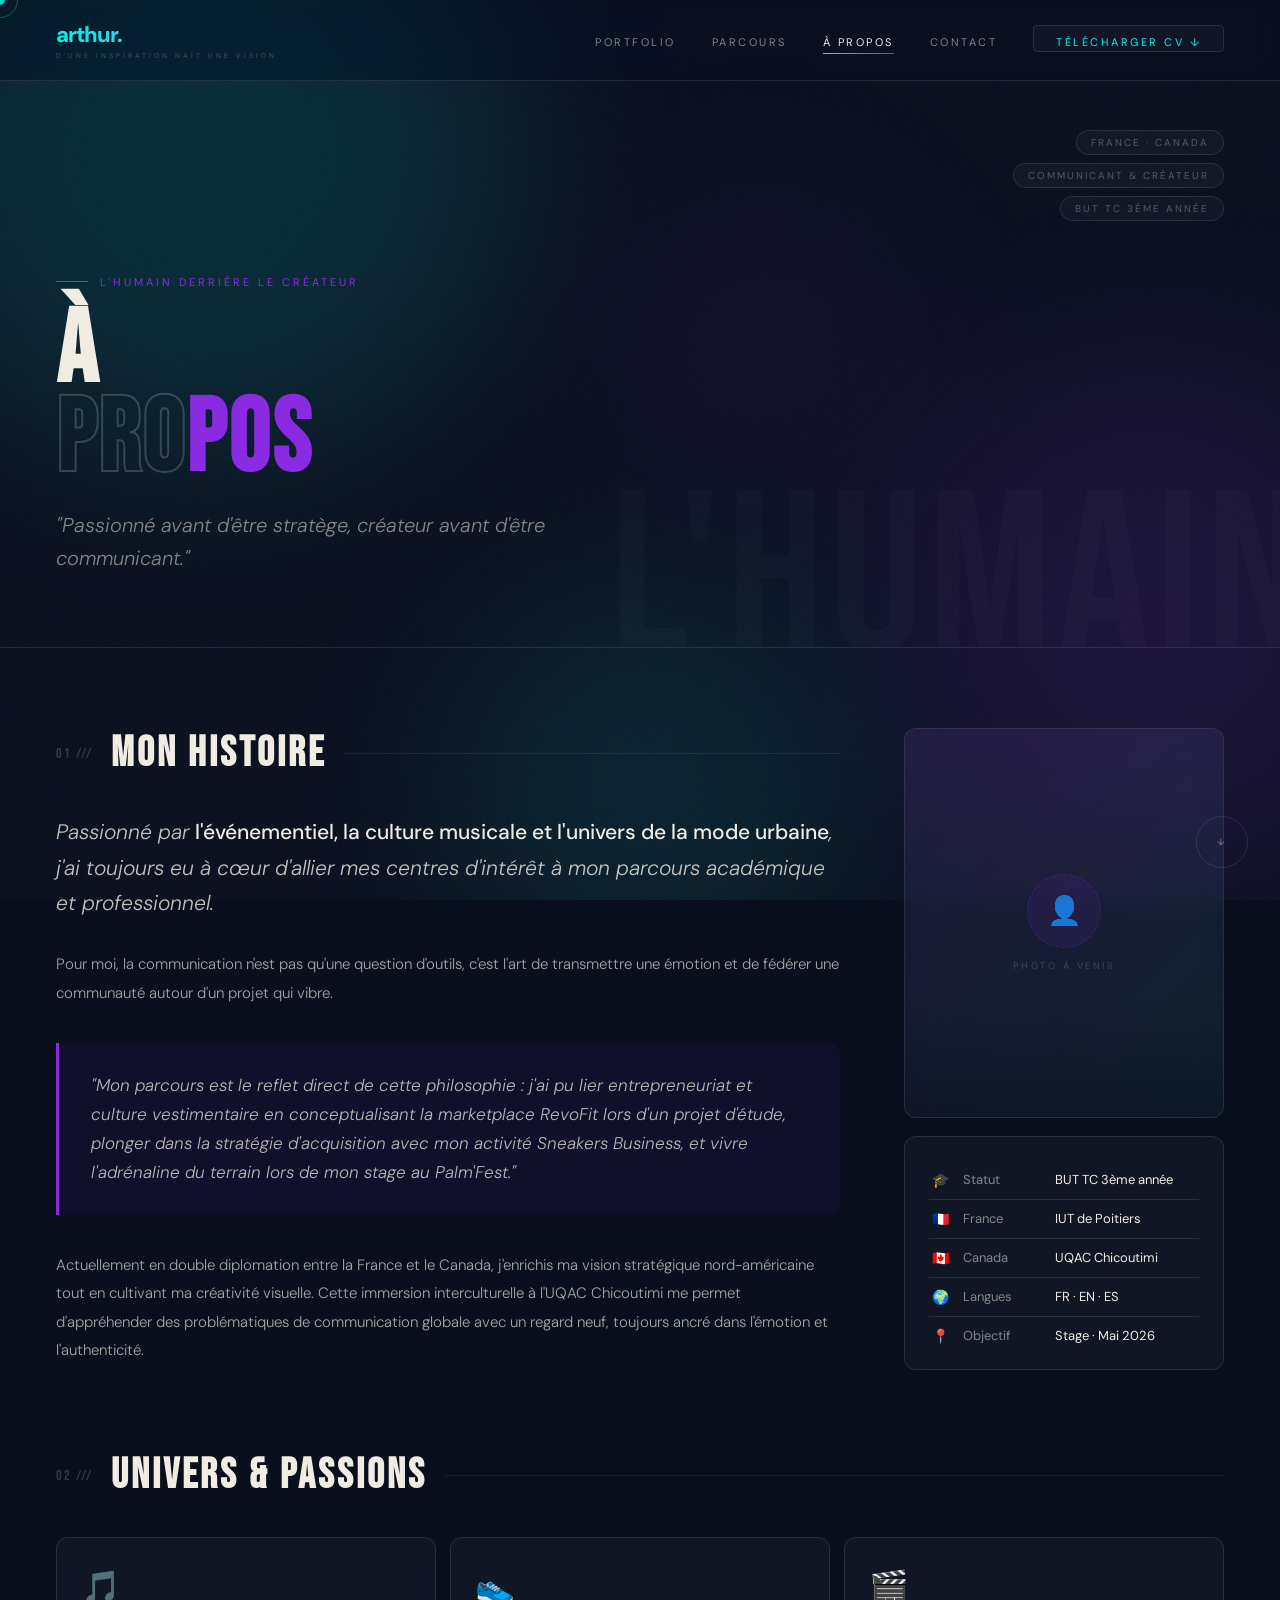
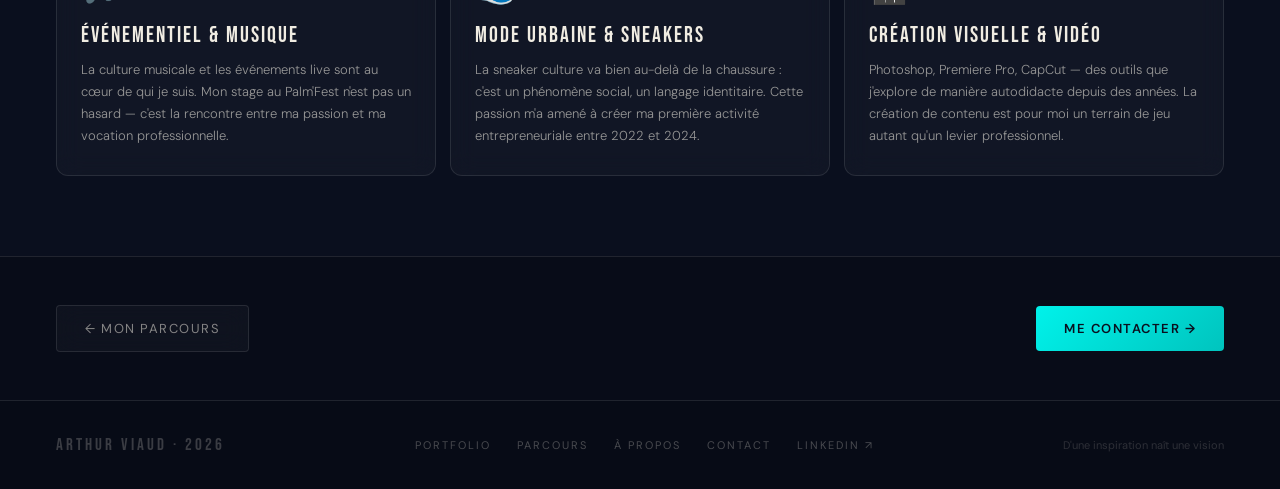
==== a-propos.html @ b4fd91be "Phase 2 & 3 — Médias, a-propos, refonte textes, navbar Phase 2 : - Extraction des styles index.html " ====
<!DOCTYPE html>
<html lang="fr">
<head>
<script defer src="/_vercel/speed-insights/script.js"></script>
<meta charset="UTF-8">
<meta name="viewport" content="width=device-width, initial-scale=1.0">
<title>À Propos — Arthur Viaud</title>
<link href="https://fonts.googleapis.com/css2?family=Bebas+Neue&family=DM+Sans:ital,opsz,wght@0,9..40,300;0,9..40,400;0,9..40,500;1,9..40,300&display=swap" rel="stylesheet">
<link rel="stylesheet" href="shared.css">
<style>

/* =============================================
   PAGE HERO
============================================= */
.page-hero{
  position:relative;z-index:10;
  min-height:72vh;display:flex;flex-direction:column;justify-content:flex-end;
  padding:130px 56px 72px;border-bottom:var(--glass-bd);overflow:hidden;
}
.hero-bg-text{
  position:absolute;right:-30px;bottom:-50px;
  font-family:'Bebas Neue',sans-serif;
  font-size:clamp(120px,18vw,240px);
  color:rgba(255,255,255,.02);letter-spacing:6px;
  pointer-events:none;user-select:none;line-height:1;white-space:nowrap;
}
.page-eyebrow{
  font-size:11px;letter-spacing:3px;text-transform:uppercase;
  color:var(--mauve);margin-bottom:18px;
  opacity:0;animation:riseUp .7s ease forwards .2s;
  display:flex;align-items:center;gap:12px;
}
.page-eyebrow::before{content:'';width:32px;height:1px;background:var(--mauve)}
.page-title{
  font-family:'Bebas Neue',sans-serif;
  font-size:clamp(52px,8vw,110px);
  line-height:.87;letter-spacing:3px;
  opacity:0;animation:riseUp .85s ease forwards .35s;
}
.page-title .t-stroke{-webkit-text-stroke:2px rgba(240,236,226,.2);color:transparent}
.page-title .t-mauve{color:var(--mauve)}
.page-accroche{
  font-size:clamp(15px,1.6vw,20px);font-weight:300;font-style:italic;
  color:var(--muted);max-width:620px;line-height:1.65;margin-top:24px;
  opacity:0;animation:riseUp .85s ease forwards .52s;
}
/* Deco tags */
.hero-deco{
  position:absolute;top:130px;right:56px;
  display:flex;flex-direction:column;align-items:flex-end;gap:8px;
  opacity:0;animation:riseUp .9s ease forwards .65s;
}
.deco-tag{
  font-size:10px;letter-spacing:2px;text-transform:uppercase;
  color:rgba(240,236,226,.3);border:var(--glass-bd);
  padding:5px 14px;border-radius:100px;
  background:var(--glass-bg);backdrop-filter:var(--glass-blur);
}

/* =============================================
   SECTION PRINCIPALE — Texte + Photo
============================================= */
.about-wrap{
  position:relative;z-index:10;
  padding:80px 56px;
  max-width:1300px;margin:0 auto;
  display:grid;
  grid-template-columns:1fr 320px;
  gap:64px;
  align-items:start;
}

/* Bloc texte */
.about-text-block{}
.s-head{display:flex;align-items:center;gap:18px;margin-bottom:36px}
.s-num{font-family:'Bebas Neue',sans-serif;font-size:14px;color:rgba(240,236,226,.18);letter-spacing:2px}
.s-title{font-family:'Bebas Neue',sans-serif;font-size:42px;letter-spacing:3px}
.s-rule{flex:1;height:1px;background:rgba(255,255,255,.07)}

.about-lead{
  font-size:clamp(16px,1.7vw,21px);font-weight:300;font-style:italic;
  color:rgba(240,236,226,.8);line-height:1.7;margin-bottom:28px;
}
.about-lead strong{font-style:normal;font-weight:500;color:var(--cream)}
.about-body{
  font-size:15px;font-weight:300;line-height:1.9;
  color:rgba(240,236,226,.68);
}
.about-body p{margin-bottom:22px}
.about-body p:last-child{margin-bottom:0}

/* Quote décorative */
.about-quote{
  margin:36px 0;padding:28px 32px;
  background:rgba(138,43,226,.06);
  border-left:3px solid var(--mauve);
  border-radius:0 var(--radius) var(--radius) 0;
  font-size:17px;font-weight:300;font-style:italic;
  color:rgba(240,236,226,.75);line-height:1.7;
}

/* Colonne photo + infos */
.about-side{}
.photo-card{
  background:var(--glass-bg);border:var(--glass-bd);
  backdrop-filter:var(--glass-blur);border-radius:var(--radius);
  overflow:hidden;margin-bottom:18px;
  position:relative;
}
.photo-card img{
  width:100%;display:block;
  object-fit:cover;object-position:center top;
  aspect-ratio:.82;
}
.photo-placeholder{
  aspect-ratio:.82;
  display:flex;flex-direction:column;align-items:center;justify-content:center;gap:12px;
  background:linear-gradient(135deg,rgba(138,43,226,.08),rgba(0,242,234,.05));
}
.ph-icon{
  width:74px;height:74px;border-radius:50%;
  background:rgba(138,43,226,.1);
  border:1px dashed rgba(138,43,226,.3);
  display:flex;align-items:center;justify-content:center;font-size:28px;
}
.ph-lbl{font-size:9.5px;letter-spacing:2.5px;text-transform:uppercase;color:rgba(240,236,226,.2)}
.photo-card::after{
  content:'';position:absolute;bottom:0;left:0;right:0;height:30%;
  background:linear-gradient(to top,rgba(10,15,30,.5),transparent);
  pointer-events:none;
}

/* Infos condensées */
.info-card{
  background:var(--glass-bg);border:var(--glass-bd);
  backdrop-filter:var(--glass-blur);border-radius:var(--radius);
  padding:24px;
}
.info-row{
  display:flex;align-items:center;gap:12px;
  padding:10px 0;border-bottom:var(--glass-bd);
  font-size:13px;
}
.info-row:last-child{border-bottom:none;padding-bottom:0}
.info-icon{width:22px;text-align:center;font-size:14px;flex-shrink:0}
.info-label{color:var(--muted);flex-shrink:0;min-width:80px}
.info-value{color:var(--cream);font-weight:400}

/* =============================================
   SECTION PASSIONS
============================================= */
.passions-section{
  position:relative;z-index:10;
  padding:0 56px 80px;
}
.passions-grid{
  display:grid;
  grid-template-columns:repeat(3,1fr);
  gap:14px;
}
.passion-card{
  background:var(--glass-bg);border:var(--glass-bd);
  backdrop-filter:var(--glass-blur);border-radius:var(--radius);
  padding:28px 24px;
  transition:background .3s,border-color .3s,transform .3s;
}
.passion-card:hover{
  background:rgba(255,255,255,.05);
  border-color:rgba(138,43,226,.28);
  transform:translateY(-4px);
}
.passion-icon{font-size:32px;margin-bottom:14px}
.passion-title{
  font-family:'Bebas Neue',sans-serif;font-size:22px;letter-spacing:2px;
  color:var(--cream);margin-bottom:10px;
}
.passion-desc{
  font-size:13px;font-weight:300;line-height:1.7;
  color:rgba(240,236,226,.6);
}

/* =============================================
   RESPONSIVE
============================================= */
@media(max-width:960px){
  .page-hero{padding:100px 24px 56px;min-height:auto}
  .hero-deco,.hero-bg-text{display:none}
  .about-wrap{grid-template-columns:1fr;gap:40px;padding:56px 24px}
  .about-side{max-width:320px}
  .passions-section{padding-left:24px;padding-right:24px;padding-bottom:56px}
  .passions-grid{grid-template-columns:1fr 1fr}
}
@media(max-width:600px){
  .passions-grid{grid-template-columns:1fr}
}
</style>
</head>
<body>

<div class="cursor" id="cur"></div>
<div class="cursor-ring" id="ring"></div>
<div class="mesh">
  <div class="mesh-blob mb1"></div><div class="mesh-blob mb2"></div>
  <div class="mesh-blob mb3"></div><div class="mesh-blob mb4"></div>
</div>
<div class="grain"></div>

<div class="scroll-indicator" id="scrollInd">
  <div class="si-track"></div>
  <div class="si-fill" id="siFill"></div>
  <div class="si-label" id="siLabel">↓</div>
</div>

<div class="mobile-menu" id="mobileMenu">
  <button class="mob-close" onclick="closeMob()">✕</button>
  <a href="index.html" onclick="closeMob()">Accueil</a>
  <a href="portfolio.html" onclick="closeMob()">Portfolio</a>
  <a href="parcours.html" onclick="closeMob()">Parcours</a>
  <a href="a-propos.html" onclick="closeMob()">À Propos</a>
  <a href="contact.html" onclick="closeMob()">Contact</a>
</div>

<nav id="nav">
  <a href="index.html" class="logo-block">
    <span class="logo-name">arthur.</span>
    <span class="logo-sub">D'une inspiration naît une vision</span>
  </a>
  <ul class="nav-links">
    <li><a href="portfolio.html">Portfolio</a></li>
    <li><a href="parcours.html">Parcours</a></li>
    <li><a href="a-propos.html" class="active">À Propos</a></li>
    <li><a href="contact.html">Contact</a></li>
    <li><a href="cv-arthur-viaud.pdf" class="nav-cta" download>Télécharger CV ↓</a></li>
  </ul>
  <button class="hamburger" onclick="toggleMob()"><span></span><span></span><span></span></button>
</nav>

<!-- ==================== PAGE HERO ==================== -->
<section class="page-hero">
  <div class="hero-bg-text">L'HUMAIN</div>
  <div class="hero-deco">
    <span class="deco-tag">France · Canada</span>
    <span class="deco-tag">Communicant & Créateur</span>
    <span class="deco-tag">BUT TC 3ème année</span>
  </div>
  <div class="page-eyebrow">L'HUMAIN DERRIÈRE LE CRÉATEUR</div>
  <h1 class="page-title">
    <span>À</span><br>
    <span class="t-stroke">PRO</span><span class="t-mauve">POS</span>
  </h1>
  <p class="page-accroche">"Passionné avant d'être stratège, créateur avant d'être communicant."</p>
</section>

<!-- ==================== TEXTE + PHOTO ==================== -->
<div class="about-wrap">

  <!-- Texte -->
  <div class="about-text-block reveal">
    <div class="s-head">
      <span class="s-num">01 ///</span>
      <h2 class="s-title">Mon Histoire</h2>
      <div class="s-rule"></div>
    </div>

    <p class="about-lead">
      Passionné par <strong>l'événementiel, la culture musicale et l'univers de la mode urbaine</strong>, j'ai toujours eu à cœur d'allier mes centres d'intérêt à mon parcours académique et professionnel.
    </p>

    <div class="about-body">
      <p>Pour moi, la communication n'est pas qu'une question d'outils, c'est l'art de transmettre une émotion et de fédérer une communauté autour d'un projet qui vibre.</p>

      <div class="about-quote">
        "Mon parcours est le reflet direct de cette philosophie : j'ai pu lier entrepreneuriat et culture vestimentaire en conceptualisant la marketplace RevoFit lors d'un projet d'étude, plonger dans la stratégie d'acquisition avec mon activité Sneakers Business, et vivre l'adrénaline du terrain lors de mon stage au Palm'Fest."
      </div>

      <p>Actuellement en double diplomation entre la France et le Canada, j'enrichis ma vision stratégique nord-américaine tout en cultivant ma créativité visuelle. Cette immersion interculturelle à l'UQAC Chicoutimi me permet d'appréhender des problématiques de communication globale avec un regard neuf, toujours ancré dans l'émotion et l'authenticité.</p>
    </div>
  </div>

  <!-- Photo + infos -->
  <div class="about-side reveal">
    <div class="photo-card">
      <!-- Remplace par : <img src="assets/images/photo-arthur.jpg" alt="Arthur Viaud"> -->
      <div class="photo-placeholder">
        <div class="ph-icon">👤</div>
        <span class="ph-lbl">Photo à venir</span>
      </div>
    </div>

    <div class="info-card">
      <div class="info-row">
        <span class="info-icon">🎓</span>
        <span class="info-label">Statut</span>
        <span class="info-value">BUT TC 3ème année</span>
      </div>
      <div class="info-row">
        <span class="info-icon">🇫🇷</span>
        <span class="info-label">France</span>
        <span class="info-value">IUT de Poitiers</span>
      </div>
      <div class="info-row">
        <span class="info-icon">🇨🇦</span>
        <span class="info-label">Canada</span>
        <span class="info-value">UQAC Chicoutimi</span>
      </div>
      <div class="info-row">
        <span class="info-icon">🌍</span>
        <span class="info-label">Langues</span>
        <span class="info-value">FR · EN · ES</span>
      </div>
      <div class="info-row">
        <span class="info-icon">📍</span>
        <span class="info-label">Objectif</span>
        <span class="info-value">Stage · Mai 2026</span>
      </div>
    </div>
  </div>

</div>

<!-- ==================== PASSIONS ==================== -->
<section class="passions-section">
  <div class="s-head">
    <span class="s-num">02 ///</span>
    <h2 class="s-title">Univers & Passions</h2>
    <div class="s-rule"></div>
  </div>
  <div class="passions-grid">

    <div class="passion-card reveal">
      <div class="passion-icon">🎵</div>
      <div class="passion-title">Événementiel & Musique</div>
      <p class="passion-desc">La culture musicale et les événements live sont au cœur de qui je suis. Mon stage au Palm'Fest n'est pas un hasard — c'est la rencontre entre ma passion et ma vocation professionnelle.</p>
    </div>

    <div class="passion-card reveal">
      <div class="passion-icon">👟</div>
      <div class="passion-title">Mode Urbaine & Sneakers</div>
      <p class="passion-desc">La sneaker culture va bien au-delà de la chaussure : c'est un phénomène social, un langage identitaire. Cette passion m'a amené à créer ma première activité entrepreneuriale entre 2022 et 2024.</p>
    </div>

    <div class="passion-card reveal">
      <div class="passion-icon">🎬</div>
      <div class="passion-title">Création Visuelle & Vidéo</div>
      <p class="passion-desc">Photoshop, Premiere Pro, CapCut — des outils que j'explore de manière autodidacte depuis des années. La création de contenu est pour moi un terrain de jeu autant qu'un levier professionnel.</p>
    </div>

  </div>
</section>

<!-- FOOTER NAV -->
<div class="page-footer-nav">
  <a href="parcours.html" class="btn-back">← Mon Parcours</a>
  <a href="contact.html" class="btn-next">Me Contacter →</a>
</div>

<footer>
  <div class="f-logo">Arthur Viaud · 2026</div>
  <div class="f-links">
    <a href="portfolio.html">Portfolio</a>
    <a href="parcours.html">Parcours</a>
    <a href="a-propos.html">À Propos</a>
    <a href="contact.html">Contact</a>
    <a href="https://www.linkedin.com/in/arthur-viaud-81939b2a6/" target="_blank">LinkedIn ↗</a>
  </div>
  <div class="f-copy">D'une inspiration naît une vision</div>
</footer>

<script src="shared.js" defer></script>
</body>
</html>
---- shared.css ----
/* ==============================================
   shared.css — Styles communs Arthur Viaud Portfolio
   Importé par toutes les pages du site
   DA : #0A0F1E · #00F2EA · #8A2BE2 · glassmorphism
============================================== */

/* =============================================
   VARIABLES & RESET
============================================= */
*,*::before,*::after{box-sizing:border-box;margin:0;padding:0}
:root{
  --bg:       #0A0F1E;
  --teal:     #00F2EA;
  --mauve:    #8A2BE2;
  --cream:    #F0ECE2;
  --muted:    rgba(240,236,226,0.52);
  --glass-bg: rgba(255,255,255,0.03);
  --glass-bd: 1px solid rgba(255,255,255,0.10);
  --glass-blur: blur(12px);
  --radius:   12px;
}
html{scroll-behavior:smooth}
body{
  background:var(--bg);
  color:var(--cream);
  font-family:'DM Sans',sans-serif;
  min-height:100vh;
  overflow-x:hidden;
  cursor:none;
}

/* =============================================
   CURSOR
============================================= */
.cursor{
  position:fixed;width:10px;height:10px;
  background:var(--teal);border-radius:50%;
  pointer-events:none;z-index:9999;
  transform:translate(-50%,-50%);
  mix-blend-mode:difference;
  transition:width .15s,height .15s;
}
.cursor-ring{
  position:fixed;width:36px;height:36px;
  border:1px solid rgba(0,242,234,.32);
  border-radius:50%;pointer-events:none;z-index:9998;
  transform:translate(-50%,-50%);
}

/* =============================================
   MESH GRADIENT BACKGROUND
============================================= */
.mesh{
  position:fixed;inset:0;z-index:0;
  overflow:hidden;pointer-events:none;
}
.mesh-blob{
  position:absolute;border-radius:50%;
  filter:blur(100px);opacity:.13;
  animation:meshFloat linear infinite;
}
.mb1{width:600px;height:600px;background:var(--teal);top:-150px;left:-100px;animation-duration:28s}
.mb2{width:520px;height:520px;background:var(--mauve);top:40%;right:-130px;animation-duration:22s;animation-delay:-10s}
.mb3{width:400px;height:400px;background:var(--teal);bottom:-90px;left:35%;animation-duration:34s;animation-delay:-17s;opacity:.09}
.mb4{width:300px;height:300px;background:var(--mauve);top:22%;left:48%;animation-duration:18s;animation-delay:-6s;opacity:.07}
@keyframes meshFloat{
  0%  {transform:translate(0,0) scale(1) rotate(0deg)}
  25% {transform:translate(50px,-70px) scale(1.07) rotate(90deg)}
  50% {transform:translate(-40px,60px) scale(.93) rotate(180deg)}
  75% {transform:translate(65px,30px) scale(1.10) rotate(270deg)}
  100%{transform:translate(0,0) scale(1) rotate(360deg)}
}

/* =============================================
   GRAIN / NOISE OVERLAY
============================================= */
.grain{
  position:fixed;inset:0;z-index:1;
  pointer-events:none;opacity:.04;
  background-image:url("data:image/svg+xml,%3Csvg viewBox='0 0 256 256' xmlns='http://www.w3.org/2000/svg'%3E%3Cfilter id='n'%3E%3CfeTurbulence type='fractalNoise' baseFrequency='.85' numOctaves='4' stitchTiles='stitch'/%3E%3C/filter%3E%3Crect width='100%25' height='100%25' filter='url(%23n)'/%3E%3C/svg%3E");
  background-size:180px;
}

/* =============================================
   NAVBAR
============================================= */
nav{
  position:fixed;top:0;left:0;right:0;z-index:500;
  display:flex;align-items:center;justify-content:space-between;
  padding:20px 56px;
  background:rgba(10,15,30,.45);
  backdrop-filter:var(--glass-blur) saturate(1.4);
  border-bottom:var(--glass-bd);
  transition:padding .3s;
}
nav.scrolled{padding:13px 56px}

/* Logo */
.logo-block{display:flex;flex-direction:column;gap:2px;text-decoration:none}
.logo-name{
  font-family:'DM Sans',sans-serif;font-size:22px;
  font-weight:800;letter-spacing:-1px;
  background:linear-gradient(105deg,var(--teal),#a78bff,var(--teal));
  background-size:220%;
  -webkit-background-clip:text;-webkit-text-fill-color:transparent;
  background-clip:text;animation:logoShine 5s ease infinite;
}
@keyframes logoShine{0%,100%{background-position:0%}50%{background-position:100%}}
.logo-sub{font-size:7px;letter-spacing:3px;text-transform:uppercase;color:rgba(240,236,226,.25)}

/* Nav links */
.nav-links{display:flex;gap:36px;list-style:none;align-items:center}
.nav-links a{
  color:var(--muted);text-decoration:none;
  font-size:11px;letter-spacing:2.5px;text-transform:uppercase;
  transition:color .25s;position:relative;padding-bottom:2px;
}
.nav-links a::after{
  content:'';position:absolute;bottom:-3px;left:0;
  width:0;height:1px;background:var(--teal);transition:width .3s;
}
.nav-links a:hover,.nav-links a.active{color:var(--cream)}
.nav-links a:hover::after,.nav-links a.active::after{width:100%}
.nav-links a.active::after{background:linear-gradient(90deg,var(--teal),var(--mauve))}

/* CTA CV */
.nav-cta{
  background:var(--glass-bg);
  border:var(--glass-bd);
  backdrop-filter:var(--glass-blur);
  color:var(--teal)!important;
  padding:9px 22px;border-radius:4px;
  font-size:11px!important;letter-spacing:1.5px;
  transition:background .25s,border-color .25s!important;
}
.nav-cta:hover{
  background:rgba(0,242,234,.12)!important;
  border-color:rgba(0,242,234,.4)!important;
}
.nav-cta::after{display:none!important}

/* Hamburger */
.hamburger{
  display:none;flex-direction:column;gap:5px;
  cursor:pointer;background:none;border:none;padding:4px;
}
.hamburger span{display:block;width:24px;height:1.5px;background:var(--cream);transition:.3s}

/* =============================================
   MOBILE MENU
============================================= */
.mobile-menu{
  display:none;position:fixed;inset:0;
  background:rgba(10,15,30,.97);backdrop-filter:var(--glass-blur);
  z-index:490;flex-direction:column;align-items:center;justify-content:center;gap:40px;
}
.mobile-menu.open{display:flex}
.mobile-menu a{
  font-family:'Bebas Neue',sans-serif;font-size:54px;
  letter-spacing:3px;color:var(--cream);text-decoration:none;transition:color .25s;
}
.mobile-menu a:hover{color:var(--teal)}
.mob-close{
  position:absolute;top:28px;right:28px;
  background:none;border:none;color:var(--muted);font-size:26px;
  cursor:pointer;opacity:.6;
}

/* =============================================
   SCROLL INDICATOR (morphing circle)
============================================= */
.scroll-indicator{
  position:fixed;bottom:32px;right:32px;z-index:400;
  width:52px;height:52px;cursor:pointer;
}
.si-track{position:absolute;inset:0;border-radius:50%;border:1px solid rgba(255,255,255,.1)}
.si-fill{
  position:absolute;inset:0;border-radius:50%;
  background:conic-gradient(var(--teal) 0%, var(--mauve) var(--pct,0%), transparent var(--pct,0%));
  transition:border-radius .6s ease;opacity:.85;
}
.si-label{
  position:absolute;inset:0;display:flex;align-items:center;justify-content:center;
  font-size:9px;letter-spacing:1.5px;text-transform:uppercase;color:var(--muted);
}

/* =============================================
   SCROLL REVEAL
============================================= */
.reveal{opacity:0;transform:translateY(32px);transition:opacity .7s ease,transform .7s ease}
.reveal.visible{opacity:1;transform:translateY(0)}

/* =============================================
   GLASS CARD
============================================= */
.glass-card{
  background:var(--glass-bg);
  border:var(--glass-bd);
  backdrop-filter:var(--glass-blur);
  border-radius:var(--radius);
}

/* =============================================
   BOUTONS
============================================= */
.btn-primary{
  display:inline-flex;align-items:center;gap:9px;
  background:linear-gradient(135deg,var(--teal),#00c4be);
  color:#0A0F1E;padding:14px 32px;font-size:12px;
  font-weight:600;letter-spacing:1.5px;text-transform:uppercase;
  text-decoration:none;border-radius:4px;border:none;
  transition:transform .22s,box-shadow .3s;cursor:pointer;
  font-family:'DM Sans',sans-serif;
}
.btn-primary:hover{transform:translateY(-3px);box-shadow:0 18px 40px rgba(0,242,234,.25)}

.btn-ghost{
  display:inline-flex;align-items:center;gap:8px;
  color:var(--muted);font-size:12px;letter-spacing:1.5px;
  text-transform:uppercase;text-decoration:none;
  border-bottom:1px solid rgba(240,236,226,.18);
  padding-bottom:3px;transition:color .22s,border-color .22s;
  font-family:'DM Sans',sans-serif;
}
.btn-ghost:hover{color:var(--cream);border-color:rgba(240,236,226,.5)}

.btn-back{
  display:inline-flex;align-items:center;gap:10px;
  color:var(--muted);font-size:13px;letter-spacing:1.5px;text-transform:uppercase;
  text-decoration:none;
  border:var(--glass-bd);background:var(--glass-bg);
  backdrop-filter:var(--glass-blur);
  padding:14px 28px;border-radius:4px;
  transition:color .25s,border-color .25s,background .25s,transform .22s;
}
.btn-back:hover{color:var(--cream);border-color:rgba(0,242,234,.35);background:rgba(0,242,234,.06);transform:translateX(-4px)}

.btn-next{
  display:inline-flex;align-items:center;gap:10px;
  background:linear-gradient(135deg,var(--teal),#00c4be);
  color:#0A0F1E;padding:14px 28px;font-size:13px;
  font-weight:600;letter-spacing:1.5px;text-transform:uppercase;
  text-decoration:none;border-radius:4px;border:none;
  transition:transform .22s,box-shadow .3s;cursor:pointer;
  font-family:'DM Sans',sans-serif;
}
.btn-next:hover{transform:translateX(4px);box-shadow:0 14px 32px rgba(0,242,234,.22)}

.btn-cv{
  display:inline-flex;align-items:center;gap:12px;
  background:linear-gradient(135deg,var(--teal),#00c4be);
  color:#0A0F1E;padding:18px 42px;font-size:13px;font-weight:700;
  letter-spacing:2px;text-transform:uppercase;text-decoration:none;
  border-radius:4px;transition:transform .22s,box-shadow .3s;
  position:relative;z-index:1;font-family:'DM Sans',sans-serif;
}
.btn-cv:hover{transform:translateY(-3px);box-shadow:0 20px 44px rgba(0,242,234,.28)}

/* =============================================
   FOOTER DE NAVIGATION PROJET / PARCOURS
============================================= */
.proj-footer,
.page-footer-nav{
  position:relative;z-index:10;
  padding:48px 56px;border-top:var(--glass-bd);
  display:flex;align-items:center;justify-content:space-between;
  background:rgba(0,0,0,.2);
}

/* =============================================
   FOOTER GLOBAL
============================================= */
footer{
  position:relative;z-index:10;
  padding:34px 56px;
  border-top:var(--glass-bd);
  display:flex;justify-content:space-between;align-items:center;
  background:rgba(0,0,0,.25);
}
.f-logo{font-family:'Bebas Neue',sans-serif;font-size:17px;letter-spacing:3px;color:rgba(240,236,226,.22)}
.f-links{display:flex;gap:26px}
.f-links a{font-size:11px;letter-spacing:2px;text-transform:uppercase;color:rgba(240,236,226,.28);text-decoration:none;transition:color .22s}
.f-links a:hover{color:var(--teal)}
.f-copy{font-size:11px;color:rgba(240,236,226,.16)}

/* =============================================
   KEYFRAMES GLOBAUX
============================================= */
@keyframes riseUp{
  from{opacity:0;transform:translateY(30px)}
  to{opacity:1;transform:translateY(0)}
}

/* =============================================
   RESPONSIVE — BASE (commun à toutes les pages)
============================================= */
@media(max-width:960px){
  nav{padding:16px 24px}
  nav.scrolled{padding:12px 24px}
  .nav-links{display:none}
  .hamburger{display:flex}
  footer{flex-direction:column;gap:14px;text-align:center;padding:26px 24px}
  .proj-footer,.page-footer-nav{flex-direction:column;gap:16px;padding:36px 24px}
  .btn-cv{padding:15px 28px}
}
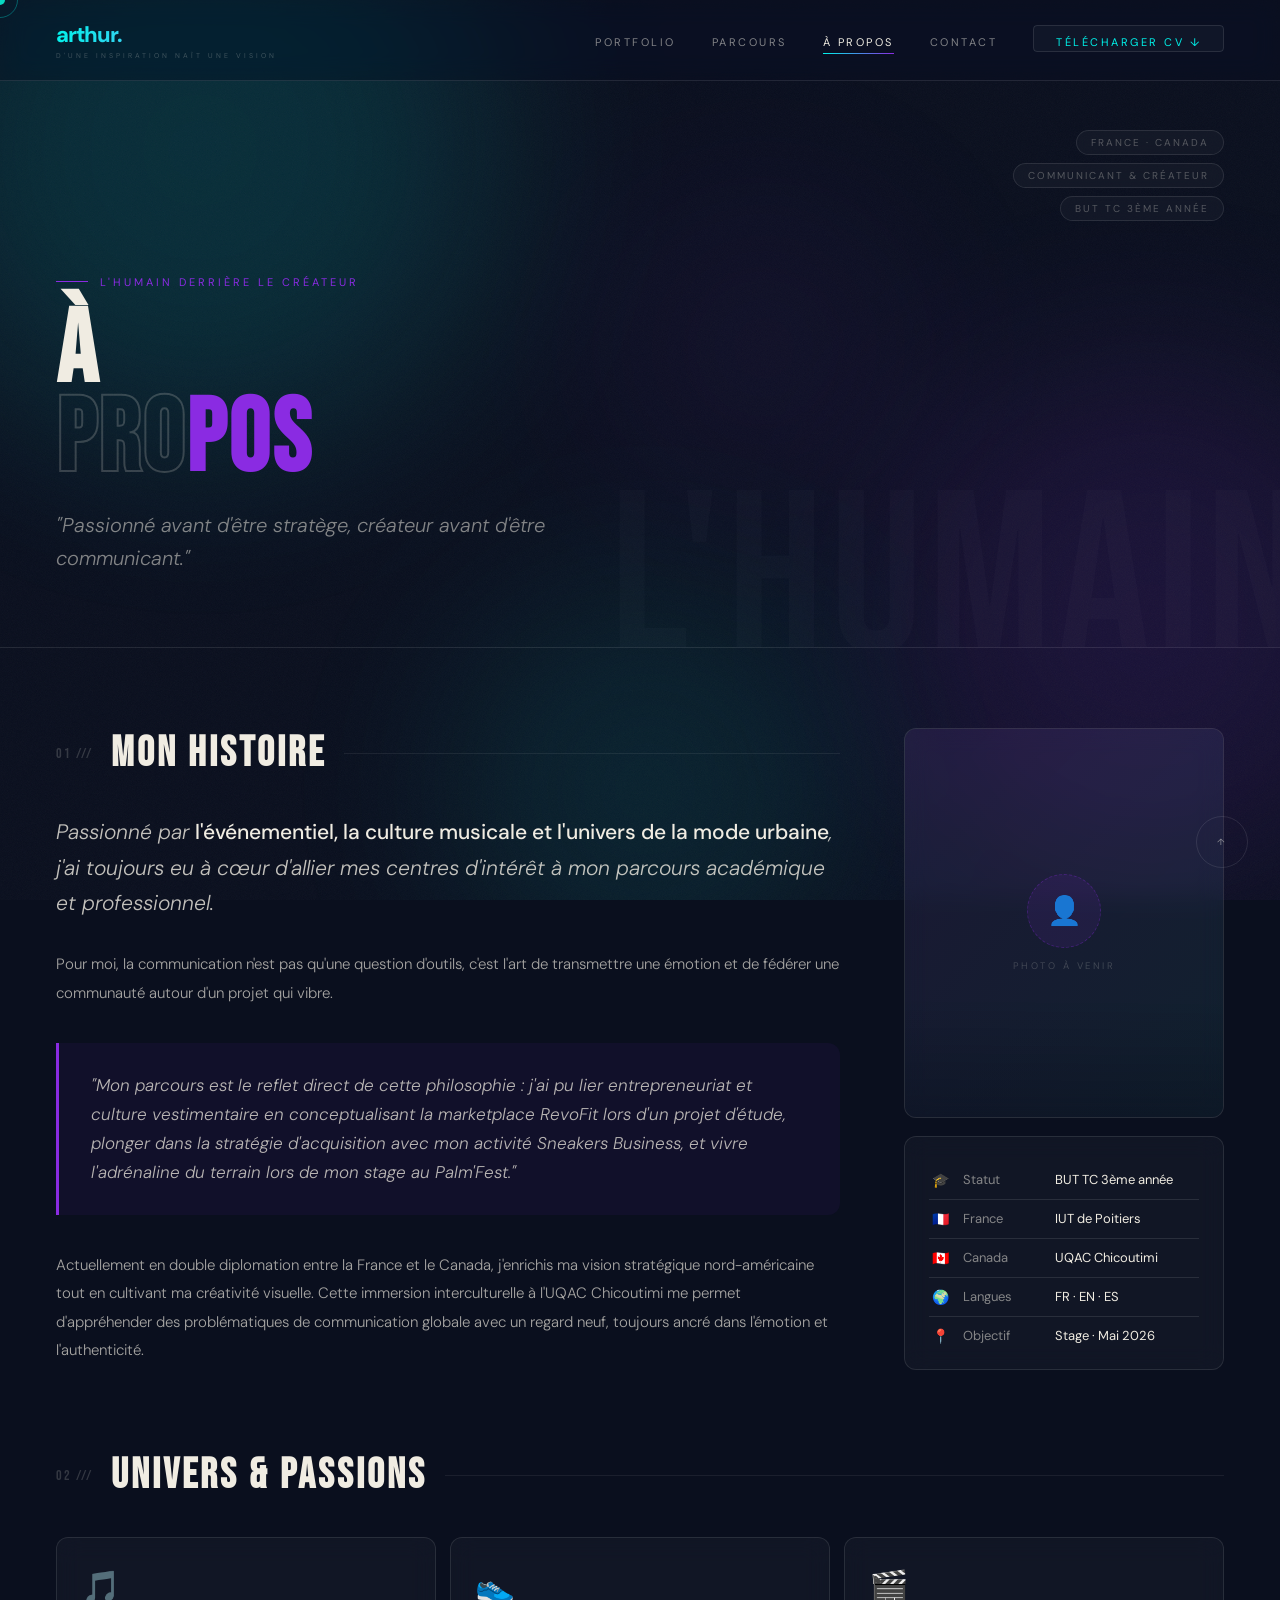
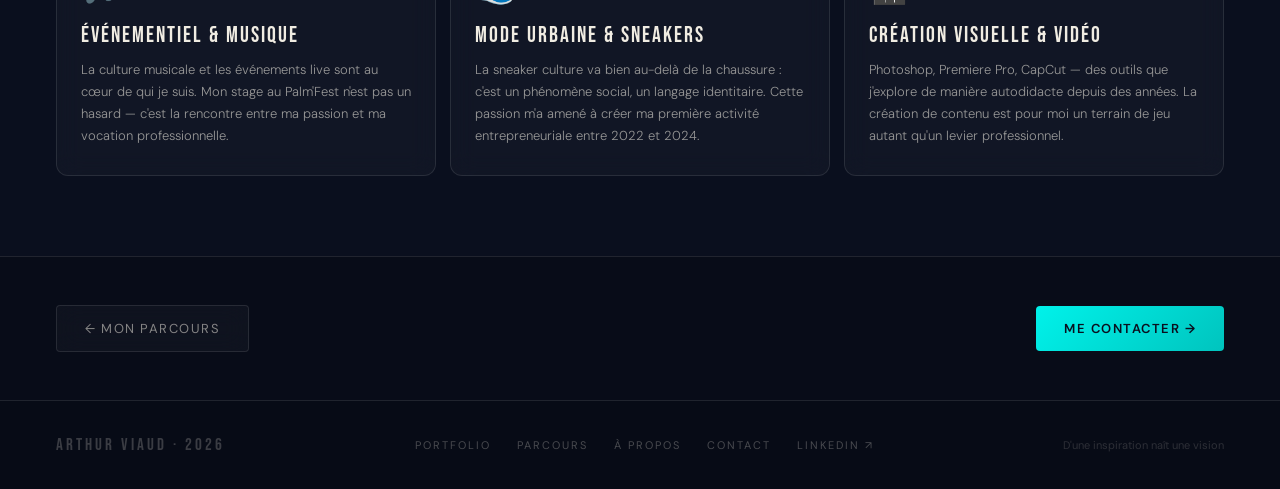
==== commit 52d22d78: "Phase 5 — Creative Animation Engine (Awwwards level) - Page transitions : overlay slide entre toutes" ====
--- a/a-propos.html
+++ b/a-propos.html
@@ -197,6 +197,7 @@
 </head>
 <body>
 
+<div id="page-overlay"></div>
 <div class="cursor" id="cur"></div>
 <div class="cursor-ring" id="ring"></div>
 <div class="mesh">
--- a/shared.css
+++ b/shared.css
@@ -302,4 +302,101 @@
   footer{flex-direction:column;gap:14px;text-align:center;padding:26px 24px}
   .proj-footer,.page-footer-nav{flex-direction:column;gap:16px;padding:36px 24px}
   .btn-cv{padding:15px 28px}
-}
+  /* Disable cursor on mobile */
+  .cursor,.cursor-ring{display:none}
+  body{cursor:auto}
+}
+
+/* ==============================================
+   PHASE 5 — CREATIVE ANIMATION ENGINE
+============================================== */
+
+/* ─── PAGE TRANSITION OVERLAY ──────────────────────────────────────────── */
+#page-overlay{
+  position:fixed;inset:0;z-index:10000;
+  background:linear-gradient(160deg,#0A0F1E 55%,rgba(138,43,226,.35) 100%);
+  transform:translateY(0);
+  transition:transform .65s cubic-bezier(0.76,0,0.24,1);
+  will-change:transform;pointer-events:none;
+}
+#page-overlay.pt-out{transform:translateY(-100%)}
+
+/* ─── CURSOR ENHANCED ──────────────────────────────────────────────────── */
+.cursor-ring{
+  display:flex;align-items:center;justify-content:center;
+  transition:width .28s cubic-bezier(0.34,1.56,0.64,1),
+             height .28s cubic-bezier(0.34,1.56,0.64,1),
+             border-color .25s, background .25s;
+}
+.cursor.cur-hover{width:14px;height:14px;background:var(--mauve)}
+.cursor.cur-hidden{opacity:0}
+.cursor-ring.ring-hover{
+  width:52px;height:52px;border-color:rgba(138,43,226,.45);
+}
+.cursor-ring.ring-card{
+  width:44px;height:44px;border-color:rgba(0,242,234,.45);
+}
+.cursor-ring.ring-label{
+  width:80px;height:80px;border-radius:50%;
+  border-color:rgba(0,242,234,.7);
+  background:rgba(0,242,234,.07);
+  backdrop-filter:blur(4px);
+}
+.cursor-ring.ring-label::after{
+  content:attr(data-label);
+  font-size:8.5px;letter-spacing:1.5px;text-transform:uppercase;
+  color:var(--teal);font-family:'DM Sans',sans-serif;font-weight:500;
+  white-space:nowrap;
+}
+
+/* ─── REVEAL VARIANTS ──────────────────────────────────────────────────── */
+.reveal-left{
+  opacity:0;transform:translateX(-44px);
+  transition:opacity .75s ease,transform .75s ease;
+}
+.reveal-right{
+  opacity:0;transform:translateX(44px);
+  transition:opacity .75s ease,transform .75s ease;
+}
+.reveal-scale{
+  opacity:0;transform:scale(.88);
+  transition:opacity .75s ease,transform .75s cubic-bezier(0.34,1.56,0.64,1);
+}
+.reveal-blur{
+  opacity:0;filter:blur(10px);transform:translateY(20px);
+  transition:opacity .8s ease,filter .8s ease,transform .8s ease;
+}
+.reveal-left.visible,.reveal-right.visible{opacity:1;transform:translateX(0)}
+.reveal-scale.visible{opacity:1;transform:scale(1)}
+.reveal-blur.visible{opacity:1;filter:blur(0);transform:translateY(0)}
+
+/* ─── HERO LETTER SPLIT ANIMATION ─────────────────────────────────────── */
+.hero-name .letter{
+  display:inline-block;
+  opacity:0;
+  transform:translateY(42px) rotate(4deg);
+  animation:letterRise .65s cubic-bezier(0.34,1.56,0.64,1) forwards;
+}
+@keyframes letterRise{
+  to{opacity:1;transform:translateY(0) rotate(0deg)}
+}
+
+/* ─── IS-DESKTOP — JS handles card transforms ─────────────────────────── */
+body.is-desktop .glass-card:hover,
+body.is-desktop .proj-card:hover,
+body.is-desktop .dispo-card:hover{
+  transform:none;
+  transition:background .3s,border-color .3s;
+}
+
+/* ─── MAGNETIC BUTTONS — smooth spring back ───────────────────────────── */
+.btn-primary,.btn-cv,.btn-next,.btn-back,.nav-cta{
+  transition:transform .4s cubic-bezier(0.34,1.56,0.64,1),
+             box-shadow .3s,background .25s,border-color .25s,color .25s;
+}
+
+/* ─── MOBILE: keep CSS hover transforms ───────────────────────────────── */
+@media(max-width:960px){
+  .glass-card{transition:background .3s,border-color .3s,transform .3s}
+  .btn-primary,.btn-cv,.btn-next,.btn-back,.nav-cta{transition:transform .25s,box-shadow .3s,background .25s,border-color .25s,color .25s}
+}
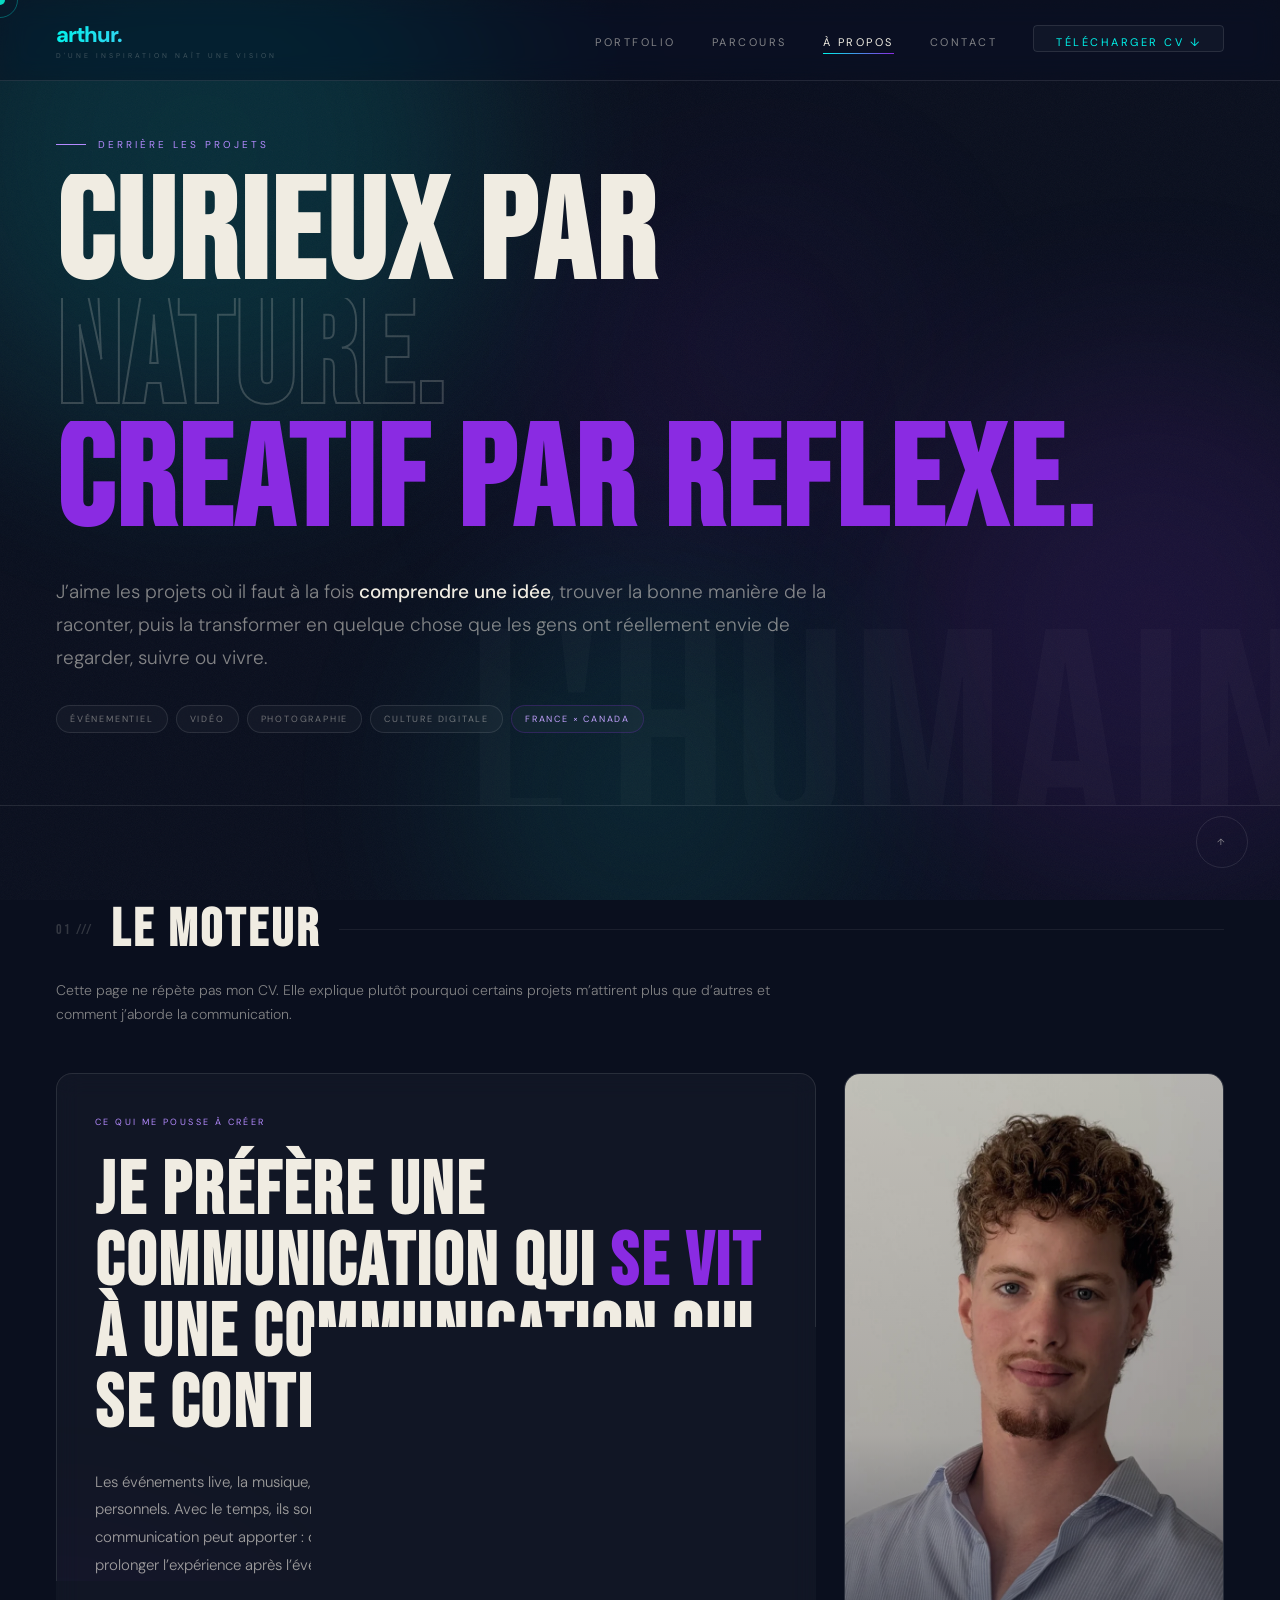
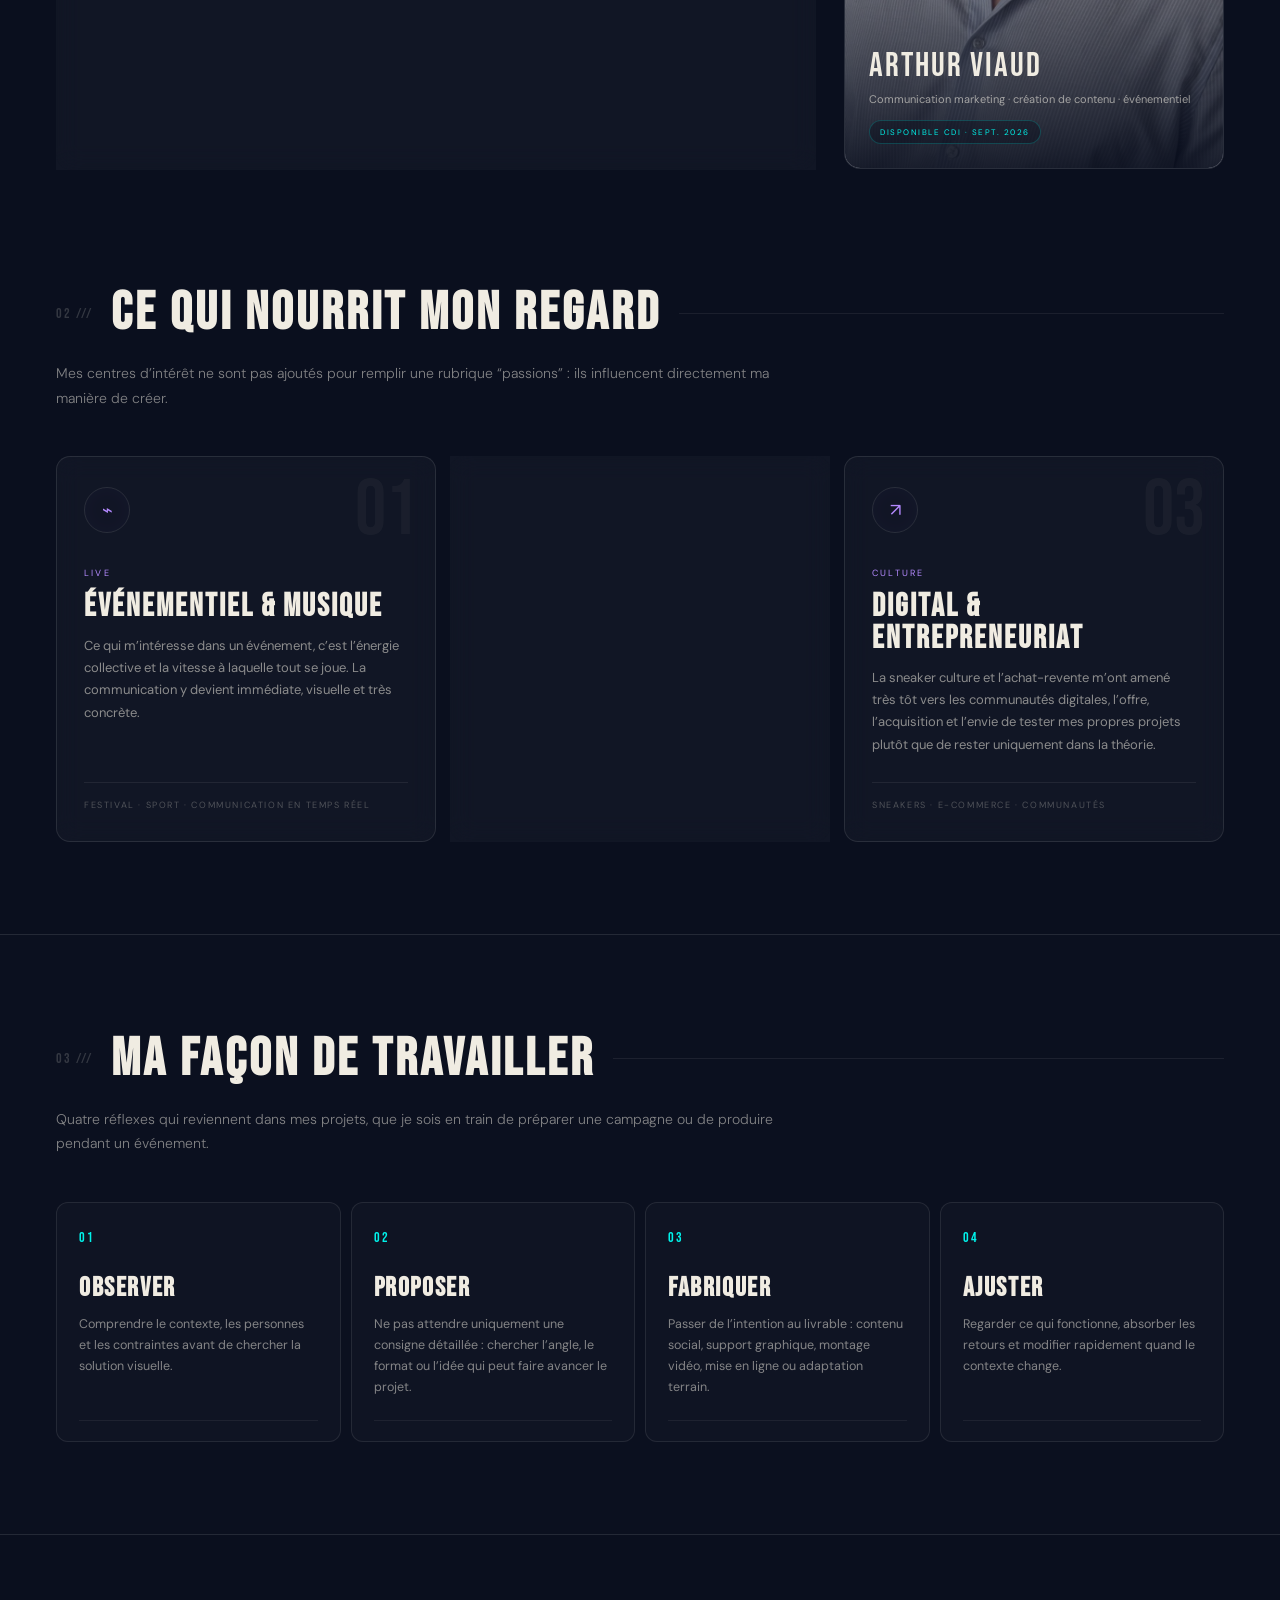
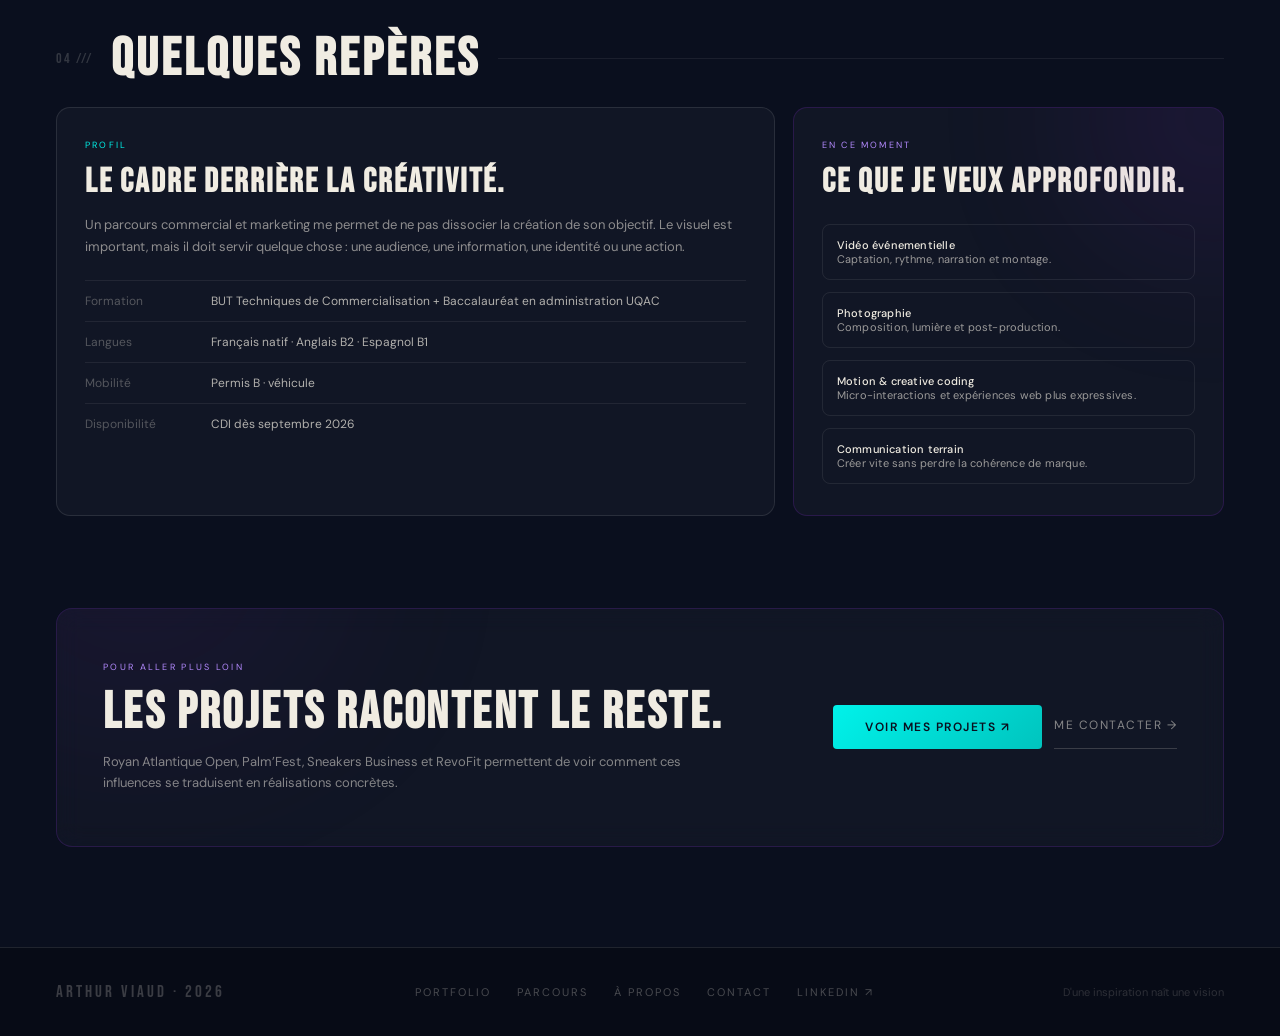
==== commit 578837d7: "Mise à jour portfolio — candidature Airbus" ====
--- a/a-propos.html
+++ b/a-propos.html
@@ -5,211 +5,266 @@
 <meta charset="UTF-8">
 <meta name="viewport" content="width=device-width, initial-scale=1.0">
 <title>À Propos — Arthur Viaud</title>
-<link href="https://fonts.googleapis.com/css2?family=Bebas+Neue&family=DM+Sans:ital,opsz,wght@0,9..40,300;0,9..40,400;0,9..40,500;1,9..40,300&display=swap" rel="stylesheet">
+<meta name="description" content="À propos d'Arthur Viaud — communication marketing, création de contenu, vidéo et événementiel.">
+<link href="https://fonts.googleapis.com/css2?family=Bebas+Neue&family=DM+Sans:ital,opsz,wght@0,9..40,300;0,9..40,400;0,9..40,500;0,9..40,600;1,9..40,300&display=swap" rel="stylesheet">
 <link rel="stylesheet" href="shared.css">
 <style>
-
-/* =============================================
-   PAGE HERO
-============================================= */
-.page-hero{
-  position:relative;z-index:10;
-  min-height:72vh;display:flex;flex-direction:column;justify-content:flex-end;
-  padding:130px 56px 72px;border-bottom:var(--glass-bd);overflow:hidden;
-}
-.hero-bg-text{
-  position:absolute;right:-30px;bottom:-50px;
+/* =========================================================
+   À PROPOS V1
+   Page humaine complémentaire au CV / portfolio.
+========================================================= */
+
+#spotlight{position:fixed;inset:0;z-index:3;pointer-events:none}
+
+/* ---------- HERO ---------- */
+.about-hero{
+  position:relative;z-index:10;min-height:88vh;
+  display:flex;align-items:flex-end;overflow:hidden;
+  padding:138px 56px 72px;border-bottom:var(--glass-bd);
+}
+.about-hero-grid{
+  position:absolute;inset:0;opacity:.4;pointer-events:none;
+  background:
+    repeating-linear-gradient(0deg,transparent,transparent 89px,rgba(240,236,226,.023) 90px),
+    repeating-linear-gradient(90deg,transparent,transparent 89px,rgba(240,236,226,.023) 90px);
+  mask-image:linear-gradient(to bottom,rgba(0,0,0,.75),transparent 92%);
+}
+.about-watermark{
+  position:absolute;right:-35px;bottom:-50px;
   font-family:'Bebas Neue',sans-serif;
-  font-size:clamp(120px,18vw,240px);
-  color:rgba(255,255,255,.02);letter-spacing:6px;
-  pointer-events:none;user-select:none;line-height:1;white-space:nowrap;
-}
-.page-eyebrow{
-  font-size:11px;letter-spacing:3px;text-transform:uppercase;
-  color:var(--mauve);margin-bottom:18px;
-  opacity:0;animation:riseUp .7s ease forwards .2s;
+  font-size:clamp(150px,22vw,300px);letter-spacing:6px;line-height:.8;
+  color:rgba(240,236,226,.022);white-space:nowrap;pointer-events:none;
+  will-change:transform;
+}
+.about-hero-inner{width:100%;max-width:1380px;margin:0 auto;position:relative;z-index:3}
+.about-eyebrow{
   display:flex;align-items:center;gap:12px;
-}
-.page-eyebrow::before{content:'';width:32px;height:1px;background:var(--mauve)}
-.page-title{
+  font-size:10px;letter-spacing:3px;text-transform:uppercase;color:#b48aff;margin-bottom:23px
+}
+.about-eyebrow::before{content:'';width:30px;height:1px;background:#b48aff}
+.about-title{
   font-family:'Bebas Neue',sans-serif;
-  font-size:clamp(52px,8vw,110px);
-  line-height:.87;letter-spacing:3px;
-  opacity:0;animation:riseUp .85s ease forwards .35s;
-}
-.page-title .t-stroke{-webkit-text-stroke:2px rgba(240,236,226,.2);color:transparent}
-.page-title .t-mauve{color:var(--mauve)}
-.page-accroche{
-  font-size:clamp(15px,1.6vw,20px);font-weight:300;font-style:italic;
-  color:var(--muted);max-width:620px;line-height:1.65;margin-top:24px;
-  opacity:0;animation:riseUp .85s ease forwards .52s;
-}
-/* Deco tags */
-.hero-deco{
-  position:absolute;top:130px;right:56px;
-  display:flex;flex-direction:column;align-items:flex-end;gap:8px;
-  opacity:0;animation:riseUp .9s ease forwards .65s;
-}
-.deco-tag{
-  font-size:10px;letter-spacing:2px;text-transform:uppercase;
-  color:rgba(240,236,226,.3);border:var(--glass-bd);
-  padding:5px 14px;border-radius:100px;
-  background:var(--glass-bg);backdrop-filter:var(--glass-blur);
-}
-
-/* =============================================
-   SECTION PRINCIPALE — Texte + Photo
-============================================= */
-.about-wrap{
-  position:relative;z-index:10;
-  padding:80px 56px;
-  max-width:1300px;margin:0 auto;
-  display:grid;
-  grid-template-columns:1fr 320px;
-  gap:64px;
-  align-items:start;
-}
-
-/* Bloc texte */
-.about-text-block{}
-.s-head{display:flex;align-items:center;gap:18px;margin-bottom:36px}
-.s-num{font-family:'Bebas Neue',sans-serif;font-size:14px;color:rgba(240,236,226,.18);letter-spacing:2px}
-.s-title{font-family:'Bebas Neue',sans-serif;font-size:42px;letter-spacing:3px}
-.s-rule{flex:1;height:1px;background:rgba(255,255,255,.07)}
-
+  font-size:clamp(74px,11.5vw,158px);letter-spacing:3px;line-height:.84;max-width:1080px;
+}
+.about-mask{display:block;overflow:hidden}
+.about-mask-in{display:block}
+.about-title .stroke{-webkit-text-stroke:2px rgba(240,236,226,.2);color:transparent}
+.about-title .mauve{color:var(--mauve)}
 .about-lead{
-  font-size:clamp(16px,1.7vw,21px);font-weight:300;font-style:italic;
-  color:rgba(240,236,226,.8);line-height:1.7;margin-bottom:28px;
-}
-.about-lead strong{font-style:normal;font-weight:500;color:var(--cream)}
-.about-body{
-  font-size:15px;font-weight:300;line-height:1.9;
-  color:rgba(240,236,226,.68);
-}
-.about-body p{margin-bottom:22px}
-.about-body p:last-child{margin-bottom:0}
-
-/* Quote décorative */
-.about-quote{
-  margin:36px 0;padding:28px 32px;
-  background:rgba(138,43,226,.06);
-  border-left:3px solid var(--mauve);
-  border-radius:0 var(--radius) var(--radius) 0;
-  font-size:17px;font-weight:300;font-style:italic;
-  color:rgba(240,236,226,.75);line-height:1.7;
-}
-
-/* Colonne photo + infos */
-.about-side{}
-.photo-card{
-  background:var(--glass-bg);border:var(--glass-bd);
-  backdrop-filter:var(--glass-blur);border-radius:var(--radius);
-  overflow:hidden;margin-bottom:18px;
-  position:relative;
-}
-.photo-card img{
-  width:100%;display:block;
-  object-fit:cover;object-position:center top;
-  aspect-ratio:.82;
-}
-.photo-placeholder{
-  aspect-ratio:.82;
-  display:flex;flex-direction:column;align-items:center;justify-content:center;gap:12px;
-  background:linear-gradient(135deg,rgba(138,43,226,.08),rgba(0,242,234,.05));
-}
-.ph-icon{
-  width:74px;height:74px;border-radius:50%;
-  background:rgba(138,43,226,.1);
-  border:1px dashed rgba(138,43,226,.3);
-  display:flex;align-items:center;justify-content:center;font-size:28px;
-}
-.ph-lbl{font-size:9.5px;letter-spacing:2.5px;text-transform:uppercase;color:rgba(240,236,226,.2)}
-.photo-card::after{
-  content:'';position:absolute;bottom:0;left:0;right:0;height:30%;
-  background:linear-gradient(to top,rgba(10,15,30,.5),transparent);
-  pointer-events:none;
-}
-
-/* Infos condensées */
-.info-card{
-  background:var(--glass-bg);border:var(--glass-bd);
-  backdrop-filter:var(--glass-blur);border-radius:var(--radius);
-  padding:24px;
-}
-.info-row{
-  display:flex;align-items:center;gap:12px;
-  padding:10px 0;border-bottom:var(--glass-bd);
-  font-size:13px;
-}
-.info-row:last-child{border-bottom:none;padding-bottom:0}
-.info-icon{width:22px;text-align:center;font-size:14px;flex-shrink:0}
-.info-label{color:var(--muted);flex-shrink:0;min-width:80px}
-.info-value{color:var(--cream);font-weight:400}
-
-/* =============================================
-   SECTION PASSIONS
-============================================= */
-.passions-section{
-  position:relative;z-index:10;
-  padding:0 56px 80px;
-}
-.passions-grid{
-  display:grid;
-  grid-template-columns:repeat(3,1fr);
-  gap:14px;
-}
-.passion-card{
-  background:var(--glass-bg);border:var(--glass-bd);
-  backdrop-filter:var(--glass-blur);border-radius:var(--radius);
-  padding:28px 24px;
-  transition:background .3s,border-color .3s,transform .3s;
-}
-.passion-card:hover{
-  background:rgba(255,255,255,.05);
-  border-color:rgba(138,43,226,.28);
-  transform:translateY(-4px);
-}
-.passion-icon{font-size:32px;margin-bottom:14px}
-.passion-title{
-  font-family:'Bebas Neue',sans-serif;font-size:22px;letter-spacing:2px;
-  color:var(--cream);margin-bottom:10px;
-}
-.passion-desc{
-  font-size:13px;font-weight:300;line-height:1.7;
-  color:rgba(240,236,226,.6);
-}
-
-/* =============================================
-   RESPONSIVE
-============================================= */
+  max-width:790px;margin-top:30px;
+  font-size:clamp(15px,1.5vw,19px);font-weight:300;line-height:1.75;color:var(--muted)
+}
+.about-lead strong{color:var(--cream);font-weight:500}
+.about-tags{
+  display:flex;gap:8px;flex-wrap:wrap;margin-top:30px
+}
+.about-tag{
+  border:var(--glass-bd);background:var(--glass-bg);backdrop-filter:var(--glass-blur);
+  border-radius:100px;padding:7px 13px;
+  font-size:9px;letter-spacing:1.8px;text-transform:uppercase;color:rgba(240,236,226,.42)
+}
+.about-tag.accent{color:#c3a2ff;border-color:rgba(138,43,226,.24)}
+
+.js-ready .about-enter{opacity:0;transform:translateY(20px)}
+.js-ready .about-mask-in{transform:translateY(112%)}
+
+/* ---------- GENERIC ---------- */
+.about-section{position:relative;z-index:10;padding:92px 56px}
+.about-inner{max-width:1380px;margin:0 auto}
+.a-head{display:flex;align-items:center;gap:18px;margin-bottom:16px}
+.a-num{font-family:'Bebas Neue',sans-serif;font-size:14px;letter-spacing:2px;color:rgba(240,236,226,.18)}
+.a-title{font-family:'Bebas Neue',sans-serif;font-size:clamp(38px,4.2vw,58px);letter-spacing:3px}
+.a-rule{height:1px;flex:1;background:rgba(255,255,255,.07)}
+.a-lead{max-width:730px;font-size:14px;line-height:1.75;color:var(--muted);font-weight:300;margin-bottom:46px}
+
+/* ---------- PORTRAIT / MANIFESTO ---------- */
+.manifesto-grid{
+  display:grid;grid-template-columns:minmax(0,1.2fr) 380px;gap:28px;align-items:stretch
+}
+.manifesto-card{
+  position:relative;overflow:hidden;
+  border:var(--glass-bd);background:var(--glass-bg);backdrop-filter:var(--glass-blur);
+  border-radius:16px;padding:42px 38px;min-height:560px;
+  display:flex;flex-direction:column;justify-content:space-between
+}
+.manifesto-card::before{
+  content:'';position:absolute;width:360px;height:360px;border-radius:50%;
+  left:-180px;bottom:-180px;background:var(--mauve);filter:blur(120px);opacity:.08;pointer-events:none
+}
+.manifesto-kicker{font-size:9px;letter-spacing:2.4px;text-transform:uppercase;color:#b48aff}
+.manifesto-big{
+  font-family:'Bebas Neue',sans-serif;font-size:clamp(42px,5.8vw,78px);
+  line-height:.96;letter-spacing:2.5px;max-width:760px;margin-top:28px
+}
+.manifesto-big .mauve{color:var(--mauve)}
+.manifesto-copy{
+  max-width:730px;font-size:15px;line-height:1.85;font-weight:300;color:rgba(240,236,226,.64);margin-top:28px
+}
+.manifesto-copy p+p{margin-top:16px}
+.manifesto-quote{
+  margin-top:34px;padding:18px 0 0;border-top:1px solid rgba(255,255,255,.08);
+  font-size:13px;line-height:1.7;color:rgba(240,236,226,.45);font-style:italic
+}
+
+.portrait-card{
+  position:relative;overflow:hidden;border-radius:16px;border:var(--glass-bd);
+  background:var(--glass-bg);min-height:560px
+}
+.portrait-card img{
+  position:absolute;inset:0;width:100%;height:100%;object-fit:cover;object-position:center 28%
+}
+.portrait-card::after{
+  content:'';position:absolute;inset:0;
+  background:linear-gradient(to top,rgba(10,15,30,.92) 0%,rgba(10,15,30,.18) 48%,rgba(10,15,30,.04) 100%)
+}
+.portrait-meta{
+  position:absolute;left:24px;right:24px;bottom:24px;z-index:2
+}
+.portrait-name{font-family:'Bebas Neue',sans-serif;font-size:34px;letter-spacing:2px}
+.portrait-role{font-size:11px;line-height:1.55;color:rgba(240,236,226,.6);margin-top:5px}
+.portrait-status{
+  display:inline-flex;margin-top:12px;padding:6px 10px;border-radius:100px;
+  border:1px solid rgba(0,242,234,.2);color:var(--teal);
+  font-size:8px;letter-spacing:1.5px;text-transform:uppercase;background:rgba(10,15,30,.42)
+}
+
+/* ---------- SIGNALS ---------- */
+.signal-grid{display:grid;grid-template-columns:repeat(3,1fr);gap:14px}
+.signal-card{
+  min-height:350px;position:relative;overflow:hidden;
+  border:var(--glass-bd);background:var(--glass-bg);backdrop-filter:var(--glass-blur);
+  border-radius:14px;padding:30px 27px;display:flex;flex-direction:column;justify-content:space-between;
+  transition:transform .32s,border-color .32s,background .32s
+}
+.signal-card:hover{transform:translateY(-6px);border-color:rgba(138,43,226,.28);background:rgba(255,255,255,.045)}
+.signal-index{
+  font-family:'Bebas Neue',sans-serif;font-size:78px;line-height:1;
+  color:rgba(240,236,226,.045);position:absolute;right:18px;top:15px
+}
+.signal-icon{
+  width:46px;height:46px;border:1px solid rgba(255,255,255,.1);border-radius:50%;
+  display:flex;align-items:center;justify-content:center;font-size:18px;color:#b48aff;
+  box-shadow:inset 0 0 26px rgba(138,43,226,.04)
+}
+.signal-label{font-size:9px;letter-spacing:2.2px;text-transform:uppercase;color:#b48aff;margin-top:34px}
+.signal-title{
+  font-family:'Bebas Neue',sans-serif;font-size:32px;letter-spacing:2px;line-height:1;margin-top:12px
+}
+.signal-copy{font-size:13px;line-height:1.7;color:rgba(240,236,226,.55);margin-top:12px}
+.signal-foot{
+  margin-top:26px;padding-top:16px;border-top:1px solid rgba(255,255,255,.07);
+  font-size:9px;letter-spacing:1.6px;text-transform:uppercase;color:rgba(240,236,226,.28)
+}
+
+/* ---------- WORKING MODE ---------- */
+.mode-section{
+  border-top:var(--glass-bd);border-bottom:var(--glass-bd);
+  background:rgba(255,255,255,.008)
+}
+.mode-grid{display:grid;grid-template-columns:repeat(4,1fr);gap:10px}
+.mode-card{
+  border:1px solid rgba(255,255,255,.085);border-radius:12px;
+  padding:26px 22px;position:relative;overflow:hidden;min-height:240px;
+  background:rgba(255,255,255,.018)
+}
+.mode-n{font-family:'Bebas Neue',sans-serif;font-size:14px;color:var(--teal);letter-spacing:2px}
+.mode-title{font-family:'Bebas Neue',sans-serif;font-size:27px;letter-spacing:1.6px;margin-top:26px}
+.mode-copy{font-size:12.5px;line-height:1.68;color:rgba(240,236,226,.52);margin-top:10px}
+.mode-line{
+  position:absolute;left:22px;right:22px;bottom:20px;height:1px;background:rgba(255,255,255,.06);overflow:hidden
+}
+.mode-line::after{
+  content:'';display:block;width:0;height:100%;background:linear-gradient(90deg,var(--teal),var(--mauve));
+  transition:width .55s cubic-bezier(.16,1,.3,1)
+}
+.mode-card:hover .mode-line::after{width:100%}
+
+/* ---------- DETAILS ---------- */
+.detail-grid{display:grid;grid-template-columns:1.25fr .75fr;gap:18px}
+.detail-card{
+  border:var(--glass-bd);background:var(--glass-bg);border-radius:14px;padding:31px 28px
+}
+.detail-kicker{font-size:9px;letter-spacing:2.2px;text-transform:uppercase;color:var(--teal)}
+.detail-title{font-family:'Bebas Neue',sans-serif;font-size:34px;letter-spacing:2px;margin-top:10px}
+.detail-copy{font-size:13px;line-height:1.75;color:rgba(240,236,226,.56);margin-top:12px}
+.detail-list{display:flex;flex-direction:column;margin-top:21px}
+.detail-row{
+  display:grid;grid-template-columns:112px 1fr;gap:14px;
+  padding:12px 0;border-top:1px solid rgba(255,255,255,.07);font-size:12px
+}
+.detail-row span:first-child{color:rgba(240,236,226,.3)}
+.detail-row span:last-child{color:rgba(240,236,226,.72)}
+
+.focus-card{
+  position:relative;overflow:hidden;border:1px solid rgba(138,43,226,.2);
+  background:var(--glass-bg);border-radius:14px;padding:31px 28px
+}
+.focus-card::before{
+  content:'';position:absolute;width:260px;height:260px;border-radius:50%;
+  right:-120px;top:-120px;background:var(--mauve);filter:blur(90px);opacity:.11
+}
+.focus-list{position:relative;z-index:2;display:flex;flex-direction:column;gap:12px;margin-top:22px}
+.focus-item{
+  border:1px solid rgba(255,255,255,.08);border-radius:8px;padding:13px 14px;
+  font-size:11px;letter-spacing:.2px;color:rgba(240,236,226,.62)
+}
+.focus-item strong{color:var(--cream);font-weight:500}
+
+/* ---------- CTA ---------- */
+.about-cta-section{position:relative;z-index:10;padding:0 56px 100px}
+.about-cta{
+  max-width:1380px;margin:0 auto;border:1px solid rgba(138,43,226,.19);
+  border-radius:16px;padding:52px 46px;background:var(--glass-bg);backdrop-filter:var(--glass-blur);
+  display:grid;grid-template-columns:1fr auto;gap:32px;align-items:center;position:relative;overflow:hidden
+}
+.about-cta::before{
+  content:'';position:absolute;width:400px;height:260px;border-radius:50%;
+  left:-120px;top:-170px;background:var(--mauve);filter:blur(120px);opacity:.09
+}
+.about-cta-kicker{font-size:9px;letter-spacing:2.3px;text-transform:uppercase;color:#b48aff;position:relative;z-index:2}
+.about-cta-title{
+  font-family:'Bebas Neue',sans-serif;font-size:clamp(38px,4vw,56px);letter-spacing:2.4px;margin-top:9px;position:relative;z-index:2
+}
+.about-cta-copy{font-size:13px;line-height:1.65;color:var(--muted);max-width:620px;margin-top:8px;position:relative;z-index:2}
+.about-cta-actions{display:flex;gap:12px;flex-wrap:wrap;position:relative;z-index:2}
+
+/* ---------- RESPONSIVE ---------- */
 @media(max-width:960px){
-  .page-hero{padding:100px 24px 56px;min-height:auto}
-  .hero-deco,.hero-bg-text{display:none}
-  .about-wrap{grid-template-columns:1fr;gap:40px;padding:56px 24px}
-  .about-side{max-width:320px}
-  .passions-section{padding-left:24px;padding-right:24px;padding-bottom:56px}
-  .passions-grid{grid-template-columns:1fr 1fr}
-}
-@media(max-width:600px){
-  .passions-grid{grid-template-columns:1fr}
+  .about-hero{min-height:auto;padding:120px 24px 58px}
+  .about-watermark{display:none}
+  .about-section{padding:64px 24px}
+  .manifesto-grid{grid-template-columns:1fr}
+  .portrait-card{min-height:500px}
+  .signal-grid{grid-template-columns:1fr}
+  .signal-card{min-height:280px}
+  .mode-grid{grid-template-columns:1fr 1fr}
+  .detail-grid{grid-template-columns:1fr}
+  .about-cta-section{padding:0 24px 64px}
+  .about-cta{grid-template-columns:1fr;padding:38px 26px}
+}
+@media(max-width:560px){
+  .mode-grid{grid-template-columns:1fr}
+  .detail-row{grid-template-columns:1fr;gap:4px}
+  .about-title{font-size:clamp(64px,20vw,92px)}
+}
+
+/* motion safety */
+@media(prefers-reduced-motion:reduce){
+  .js-ready .about-enter,.js-ready .about-mask-in{opacity:1!important;transform:none!important}
 }
 </style>
 </head>
-<body>
+<body class="page-about">
 
 <div id="page-overlay"></div>
+<div id="spotlight"></div>
 <div class="cursor" id="cur"></div>
 <div class="cursor-ring" id="ring"></div>
-<div class="mesh">
-  <div class="mesh-blob mb1"></div><div class="mesh-blob mb2"></div>
-  <div class="mesh-blob mb3"></div><div class="mesh-blob mb4"></div>
-</div>
+<div class="mesh"><div class="mesh-blob mb1"></div><div class="mesh-blob mb2"></div><div class="mesh-blob mb3"></div><div class="mesh-blob mb4"></div></div>
 <div class="grain"></div>
 
 <div class="scroll-indicator" id="scrollInd">
-  <div class="si-track"></div>
-  <div class="si-fill" id="siFill"></div>
-  <div class="si-label" id="siLabel">↓</div>
+  <div class="si-track"></div><div class="si-fill" id="siFill"></div><div class="si-label" id="siLabel">↓</div>
 </div>
 
 <div class="mobile-menu" id="mobileMenu">
@@ -236,137 +291,219 @@
   <button class="hamburger" onclick="toggleMob()"><span></span><span></span><span></span></button>
 </nav>
 
-<!-- ==================== PAGE HERO ==================== -->
-<section class="page-hero">
-  <div class="hero-bg-text">L'HUMAIN</div>
-  <div class="hero-deco">
-    <span class="deco-tag">France · Canada</span>
-    <span class="deco-tag">Communicant & Créateur</span>
-    <span class="deco-tag">BUT TC 3ème année</span>
-  </div>
-  <div class="page-eyebrow">L'HUMAIN DERRIÈRE LE CRÉATEUR</div>
-  <h1 class="page-title">
-    <span>À</span><br>
-    <span class="t-stroke">PRO</span><span class="t-mauve">POS</span>
-  </h1>
-  <p class="page-accroche">"Passionné avant d'être stratège, créateur avant d'être communicant."</p>
+<!-- HERO -->
+<section class="about-hero" id="aboutHero">
+  <div class="about-hero-grid" id="aboutHeroGrid"></div>
+  <div class="about-watermark" id="aboutWatermark">L'HUMAIN</div>
+
+  <div class="about-hero-inner">
+    <div class="about-eyebrow about-enter">DERRIÈRE LES PROJETS</div>
+
+    <h1 class="about-title">
+      <span class="about-mask"><span class="about-mask-in">CURIEUX PAR</span></span>
+      <span class="about-mask"><span class="about-mask-in"><span class="stroke">NATURE.</span></span></span>
+      <span class="about-mask"><span class="about-mask-in mauve">CRÉATIF PAR RÉFLEXE.</span></span>
+    </h1>
+
+    <p class="about-lead about-enter">
+      J’aime les projets où il faut à la fois <strong>comprendre une idée</strong>, trouver la bonne manière de la raconter,
+      puis la transformer en quelque chose que les gens ont réellement envie de regarder, suivre ou vivre.
+    </p>
+
+    <div class="about-tags about-enter">
+      <span class="about-tag">Événementiel</span>
+      <span class="about-tag">Vidéo</span>
+      <span class="about-tag">Photographie</span>
+      <span class="about-tag">Culture digitale</span>
+      <span class="about-tag accent">France × Canada</span>
+    </div>
+  </div>
 </section>
 
-<!-- ==================== TEXTE + PHOTO ==================== -->
-<div class="about-wrap">
-
-  <!-- Texte -->
-  <div class="about-text-block reveal">
-    <div class="s-head">
-      <span class="s-num">01 ///</span>
-      <h2 class="s-title">Mon Histoire</h2>
-      <div class="s-rule"></div>
-    </div>
-
-    <p class="about-lead">
-      Passionné par <strong>l'événementiel, la culture musicale et l'univers de la mode urbaine</strong>, j'ai toujours eu à cœur d'allier mes centres d'intérêt à mon parcours académique et professionnel.
-    </p>
-
-    <div class="about-body">
-      <p>Pour moi, la communication n'est pas qu'une question d'outils, c'est l'art de transmettre une émotion et de fédérer une communauté autour d'un projet qui vibre.</p>
-
-      <div class="about-quote">
-        "Mon parcours est le reflet direct de cette philosophie : j'ai pu lier entrepreneuriat et culture vestimentaire en conceptualisant la marketplace RevoFit lors d'un projet d'étude, plonger dans la stratégie d'acquisition avec mon activité Sneakers Business, et vivre l'adrénaline du terrain lors de mon stage au Palm'Fest."
-      </div>
-
-      <p>Actuellement en double diplomation entre la France et le Canada, j'enrichis ma vision stratégique nord-américaine tout en cultivant ma créativité visuelle. Cette immersion interculturelle à l'UQAC Chicoutimi me permet d'appréhender des problématiques de communication globale avec un regard neuf, toujours ancré dans l'émotion et l'authenticité.</p>
-    </div>
-  </div>
-
-  <!-- Photo + infos -->
-  <div class="about-side reveal">
-    <div class="photo-card">
-      <!-- Remplace par : <img src="assets/images/photo-arthur.jpg" alt="Arthur Viaud"> -->
-      <div class="photo-placeholder">
-        <div class="ph-icon">👤</div>
-        <span class="ph-lbl">Photo à venir</span>
-      </div>
-    </div>
-
-    <div class="info-card">
-      <div class="info-row">
-        <span class="info-icon">🎓</span>
-        <span class="info-label">Statut</span>
-        <span class="info-value">BUT TC 3ème année</span>
-      </div>
-      <div class="info-row">
-        <span class="info-icon">🇫🇷</span>
-        <span class="info-label">France</span>
-        <span class="info-value">IUT de Poitiers</span>
-      </div>
-      <div class="info-row">
-        <span class="info-icon">🇨🇦</span>
-        <span class="info-label">Canada</span>
-        <span class="info-value">UQAC Chicoutimi</span>
-      </div>
-      <div class="info-row">
-        <span class="info-icon">🌍</span>
-        <span class="info-label">Langues</span>
-        <span class="info-value">FR · EN · ES</span>
-      </div>
-      <div class="info-row">
-        <span class="info-icon">📍</span>
-        <span class="info-label">Objectif</span>
-        <span class="info-value">Stage · Mai 2026</span>
-      </div>
-    </div>
-  </div>
-
-</div>
-
-<!-- ==================== PASSIONS ==================== -->
-<section class="passions-section">
-  <div class="s-head">
-    <span class="s-num">02 ///</span>
-    <h2 class="s-title">Univers & Passions</h2>
-    <div class="s-rule"></div>
-  </div>
-  <div class="passions-grid">
-
-    <div class="passion-card reveal">
-      <div class="passion-icon">🎵</div>
-      <div class="passion-title">Événementiel & Musique</div>
-      <p class="passion-desc">La culture musicale et les événements live sont au cœur de qui je suis. Mon stage au Palm'Fest n'est pas un hasard — c'est la rencontre entre ma passion et ma vocation professionnelle.</p>
-    </div>
-
-    <div class="passion-card reveal">
-      <div class="passion-icon">👟</div>
-      <div class="passion-title">Mode Urbaine & Sneakers</div>
-      <p class="passion-desc">La sneaker culture va bien au-delà de la chaussure : c'est un phénomène social, un langage identitaire. Cette passion m'a amené à créer ma première activité entrepreneuriale entre 2022 et 2024.</p>
-    </div>
-
-    <div class="passion-card reveal">
-      <div class="passion-icon">🎬</div>
-      <div class="passion-title">Création Visuelle & Vidéo</div>
-      <p class="passion-desc">Photoshop, Premiere Pro, CapCut — des outils que j'explore de manière autodidacte depuis des années. La création de contenu est pour moi un terrain de jeu autant qu'un levier professionnel.</p>
-    </div>
-
+<!-- 01 -->
+<section class="about-section">
+  <div class="about-inner">
+    <div class="a-head">
+      <span class="a-num">01 ///</span>
+      <h2 class="a-title">Le moteur</h2>
+      <div class="a-rule"></div>
+    </div>
+    <p class="a-lead">Cette page ne répète pas mon CV. Elle explique plutôt pourquoi certains projets m’attirent plus que d’autres et comment j’aborde la communication.</p>
+
+    <div class="manifesto-grid">
+      <article class="manifesto-card reveal">
+        <div>
+          <div class="manifesto-kicker">Ce qui me pousse à créer</div>
+          <h3 class="manifesto-big">Je préfère une communication qui <span class="mauve">se vit</span> à une communication qui se contente d’exister.</h3>
+          <div class="manifesto-copy">
+            <p>Les événements live, la musique, le sport et les univers visuels ont longtemps été des centres d’intérêt personnels. Avec le temps, ils sont aussi devenus des terrains où je comprends le mieux ce que la communication peut apporter : créer une attente, donner une identité, raconter ce qui se passe et prolonger l’expérience après l’événement.</p>
+            <p>Je suis autant attiré par la partie stratégique que par le moment où il faut ouvrir Photoshop, sortir une caméra, monter une vidéo ou trouver une solution avec les moyens disponibles.</p>
+          </div>
+        </div>
+        <div class="manifesto-quote">« Une bonne idée gagne en valeur quand elle peut être comprise vite, ressentie et exécutée proprement. »</div>
+      </article>
+
+      <aside class="portrait-card reveal">
+        <img src="assets/images/arthur/portrait-arthur-2026.webp" alt="Arthur Viaud en situation de travail pendant le Royan Atlantique Open">
+        <div class="portrait-meta">
+          <div class="portrait-name">Arthur Viaud</div>
+          <div class="portrait-role">Communication marketing · création de contenu · événementiel</div>
+          <div class="portrait-status">Disponible CDI · Sept. 2026</div>
+        </div>
+      </aside>
+    </div>
   </div>
 </section>
 
-<!-- FOOTER NAV -->
-<div class="page-footer-nav">
-  <a href="parcours.html" class="btn-back">← Mon Parcours</a>
-  <a href="contact.html" class="btn-next">Me Contacter →</a>
-</div>
+<!-- 02 -->
+<section class="about-section" style="padding-top:20px">
+  <div class="about-inner">
+    <div class="a-head">
+      <span class="a-num">02 ///</span>
+      <h2 class="a-title">Ce qui nourrit mon regard</h2>
+      <div class="a-rule"></div>
+    </div>
+    <p class="a-lead">Mes centres d’intérêt ne sont pas ajoutés pour remplir une rubrique “passions” : ils influencent directement ma manière de créer.</p>
+
+    <div class="signal-grid">
+      <article class="signal-card reveal">
+        <div>
+          <div class="signal-index">01</div>
+          <div class="signal-icon">⌁</div>
+          <div class="signal-label">Live</div>
+          <h3 class="signal-title">Événementiel & musique</h3>
+          <p class="signal-copy">Ce qui m’intéresse dans un événement, c’est l’énergie collective et la vitesse à laquelle tout se joue. La communication y devient immédiate, visuelle et très concrète.</p>
+        </div>
+        <div class="signal-foot">Festival · sport · communication en temps réel</div>
+      </article>
+
+      <article class="signal-card reveal">
+        <div>
+          <div class="signal-index">02</div>
+          <div class="signal-icon">◉</div>
+          <div class="signal-label">Image</div>
+          <h3 class="signal-title">Photo & vidéo</h3>
+          <p class="signal-copy">Je développe progressivement mon regard en photographie, montage et traitement d’image. La vidéo événementielle est aujourd’hui le terrain que j’ai le plus envie d’approfondir.</p>
+        </div>
+        <div class="signal-foot">Premiere Pro · Camera Raw · création visuelle</div>
+      </article>
+
+      <article class="signal-card reveal">
+        <div>
+          <div class="signal-index">03</div>
+          <div class="signal-icon">↗</div>
+          <div class="signal-label">Culture</div>
+          <h3 class="signal-title">Digital & entrepreneuriat</h3>
+          <p class="signal-copy">La sneaker culture et l’achat-revente m’ont amené très tôt vers les communautés digitales, l’offre, l’acquisition et l’envie de tester mes propres projets plutôt que de rester uniquement dans la théorie.</p>
+        </div>
+        <div class="signal-foot">Sneakers · e-commerce · communautés</div>
+      </article>
+    </div>
+  </div>
+</section>
+
+<!-- 03 -->
+<section class="about-section mode-section">
+  <div class="about-inner">
+    <div class="a-head">
+      <span class="a-num">03 ///</span>
+      <h2 class="a-title">Ma façon de travailler</h2>
+      <div class="a-rule"></div>
+    </div>
+    <p class="a-lead">Quatre réflexes qui reviennent dans mes projets, que je sois en train de préparer une campagne ou de produire pendant un événement.</p>
+
+    <div class="mode-grid">
+      <article class="mode-card reveal">
+        <div class="mode-n">01</div>
+        <h3 class="mode-title">Observer</h3>
+        <p class="mode-copy">Comprendre le contexte, les personnes et les contraintes avant de chercher la solution visuelle.</p>
+        <div class="mode-line"></div>
+      </article>
+      <article class="mode-card reveal">
+        <div class="mode-n">02</div>
+        <h3 class="mode-title">Proposer</h3>
+        <p class="mode-copy">Ne pas attendre uniquement une consigne détaillée : chercher l’angle, le format ou l’idée qui peut faire avancer le projet.</p>
+        <div class="mode-line"></div>
+      </article>
+      <article class="mode-card reveal">
+        <div class="mode-n">03</div>
+        <h3 class="mode-title">Fabriquer</h3>
+        <p class="mode-copy">Passer de l’intention au livrable : contenu social, support graphique, montage vidéo, mise en ligne ou adaptation terrain.</p>
+        <div class="mode-line"></div>
+      </article>
+      <article class="mode-card reveal">
+        <div class="mode-n">04</div>
+        <h3 class="mode-title">Ajuster</h3>
+        <p class="mode-copy">Regarder ce qui fonctionne, absorber les retours et modifier rapidement quand le contexte change.</p>
+        <div class="mode-line"></div>
+      </article>
+    </div>
+  </div>
+</section>
+
+<!-- 04 -->
+<section class="about-section">
+  <div class="about-inner">
+    <div class="a-head">
+      <span class="a-num">04 ///</span>
+      <h2 class="a-title">Quelques repères</h2>
+      <div class="a-rule"></div>
+    </div>
+
+    <div class="detail-grid">
+      <article class="detail-card reveal">
+        <div class="detail-kicker">Profil</div>
+        <h3 class="detail-title">Le cadre derrière la créativité.</h3>
+        <p class="detail-copy">Un parcours commercial et marketing me permet de ne pas dissocier la création de son objectif. Le visuel est important, mais il doit servir quelque chose : une audience, une information, une identité ou une action.</p>
+
+        <div class="detail-list">
+          <div class="detail-row"><span>Formation</span><span>BUT Techniques de Commercialisation + Baccalauréat en administration UQAC</span></div>
+          <div class="detail-row"><span>Langues</span><span>Français natif · Anglais B2 · Espagnol B1</span></div>
+          <div class="detail-row"><span>Mobilité</span><span>Permis B · véhicule</span></div>
+          <div class="detail-row"><span>Disponibilité</span><span>CDI dès septembre 2026</span></div>
+        </div>
+      </article>
+
+      <aside class="focus-card reveal">
+        <div class="detail-kicker" style="color:#b48aff">En ce moment</div>
+        <h3 class="detail-title">Ce que je veux approfondir.</h3>
+        <div class="focus-list">
+          <div class="focus-item"><strong>Vidéo événementielle</strong><br>Captation, rythme, narration et montage.</div>
+          <div class="focus-item"><strong>Photographie</strong><br>Composition, lumière et post-production.</div>
+          <div class="focus-item"><strong>Motion & creative coding</strong><br>Micro-interactions et expériences web plus expressives.</div>
+          <div class="focus-item"><strong>Communication terrain</strong><br>Créer vite sans perdre la cohérence de marque.</div>
+        </div>
+      </aside>
+    </div>
+  </div>
+</section>
+
+<!-- CTA -->
+<section class="about-cta-section">
+  <div class="about-cta reveal">
+    <div>
+      <div class="about-cta-kicker">Pour aller plus loin</div>
+      <h2 class="about-cta-title">Les projets racontent le reste.</h2>
+      <p class="about-cta-copy">Royan Atlantique Open, Palm’Fest, Sneakers Business et RevoFit permettent de voir comment ces influences se traduisent en réalisations concrètes.</p>
+    </div>
+    <div class="about-cta-actions">
+      <a href="portfolio.html" class="btn-primary">Voir mes projets ↗</a>
+      <a href="contact.html" class="btn-ghost">Me contacter →</a>
+    </div>
+  </div>
+</section>
 
 <footer>
   <div class="f-logo">Arthur Viaud · 2026</div>
   <div class="f-links">
-    <a href="portfolio.html">Portfolio</a>
-    <a href="parcours.html">Parcours</a>
-    <a href="a-propos.html">À Propos</a>
-    <a href="contact.html">Contact</a>
-    <a href="https://www.linkedin.com/in/arthur-viaud-81939b2a6/" target="_blank">LinkedIn ↗</a>
+    <a href="portfolio.html">Portfolio</a><a href="parcours.html">Parcours</a>
+    <a href="a-propos.html">À Propos</a><a href="contact.html">Contact</a>
+    <a href="https://www.linkedin.com/in/arthur-viaud-81939b2a6/" target="_blank" rel="noopener">LinkedIn ↗</a>
   </div>
   <div class="f-copy">D'une inspiration naît une vision</div>
 </footer>
 
-<script src="shared.js" defer></script>
+<script src="shared.js"></script>
+<script src="a-propos.js"></script>
 </body>
 </html>
--- a/shared.css
+++ b/shared.css
@@ -26,8 +26,9 @@
   font-family:'DM Sans',sans-serif;
   min-height:100vh;
   overflow-x:hidden;
-  cursor:none;
-}
+  cursor:auto;
+}
+body.is-desktop{cursor:none}
 
 /* =============================================
    CURSOR
@@ -316,7 +317,7 @@
   position:fixed;inset:0;z-index:10000;
   background:linear-gradient(160deg,#0A0F1E 55%,rgba(138,43,226,.35) 100%);
   transform:translateY(0);
-  transition:transform .65s cubic-bezier(0.76,0,0.24,1);
+  transition:transform .28s cubic-bezier(.76,0,.24,1);
   will-change:transform;pointer-events:none;
 }
 #page-overlay.pt-out{transform:translateY(-100%)}
@@ -400,3 +401,14 @@
   .glass-card{transition:background .3s,border-color .3s,transform .3s}
   .btn-primary,.btn-cv,.btn-next,.btn-back,.nav-cta{transition:transform .25s,box-shadow .3s,background .25s,border-color .25s,color .25s}
 }
+\n\n/* ============================================================
+   UX / ACCESSIBILITY PASS — 2026-08
+============================================================ */
+:where(a,button,input,textarea,select,summary):focus-visible{
+  outline:2px solid var(--teal);outline-offset:4px;border-radius:6px;
+}
+@media(prefers-reduced-motion:reduce){
+  html{scroll-behavior:auto}
+  *,*::before,*::after{animation-duration:.01ms!important;animation-iteration-count:1!important;transition-duration:.01ms!important;scroll-behavior:auto!important}
+  .reveal,.reveal-left,.reveal-right,.reveal-scale,.reveal-blur{opacity:1!important;transform:none!important;filter:none!important}
+}
